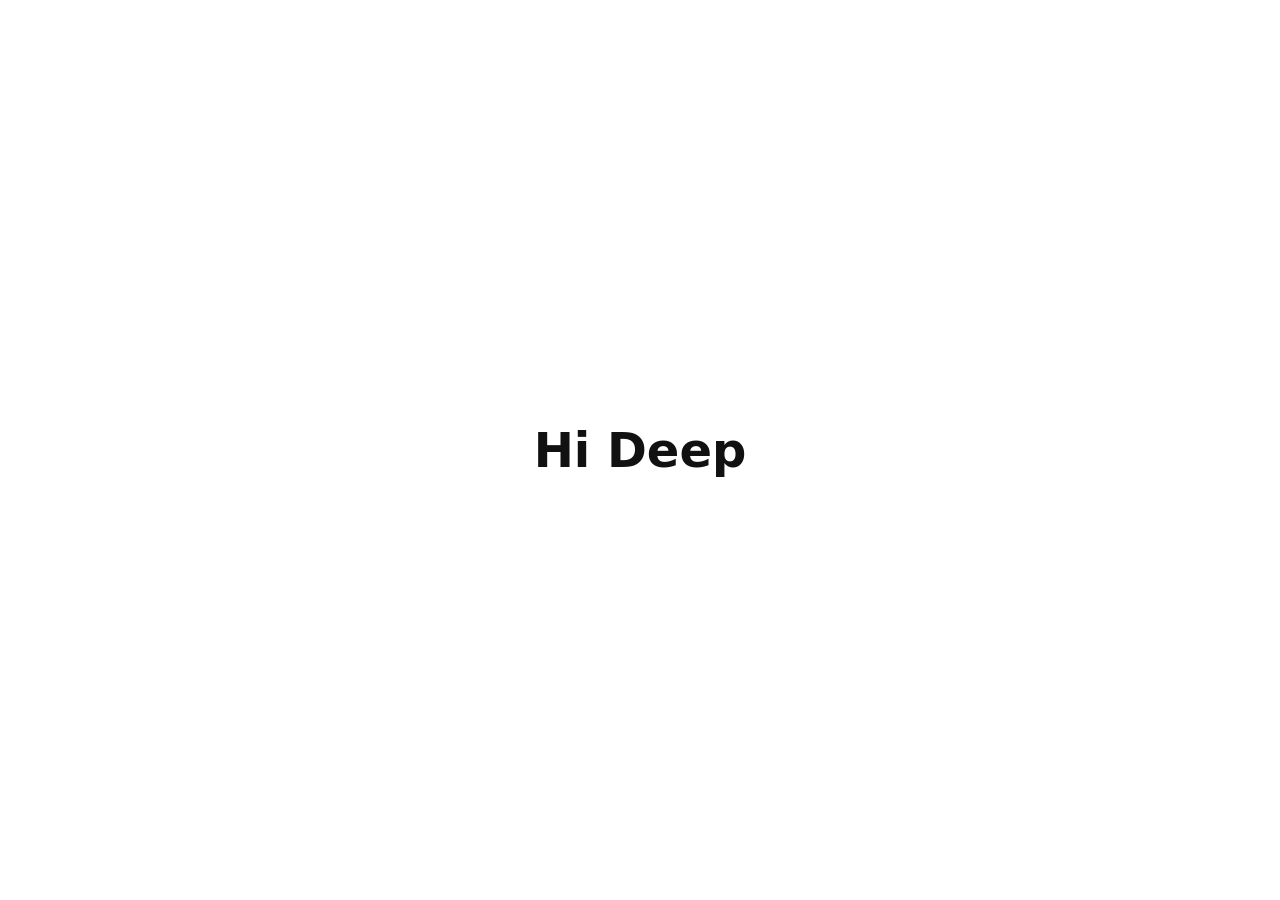
==== index.html @ 2a033e8b "Add Hi Deep test page and cPanel deploy config Temporary page to confirm GitHub to GreenGeeks deploy" ====
<!doctype html>
<html lang="en">
<head>
  <meta charset="utf-8">
  <meta name="viewport" content="width=device-width, initial-scale=1">
  <title>Sarathi</title>
  <style>
    body { margin: 0; min-height: 100vh; display: grid; place-items: center;
           font-family: system-ui, sans-serif; background: #fff; color: #111; }
    h1 { font-size: 3rem; }
  </style>
</head>
<body>
  <h1>Hi Deep</h1>
</body>
</html>
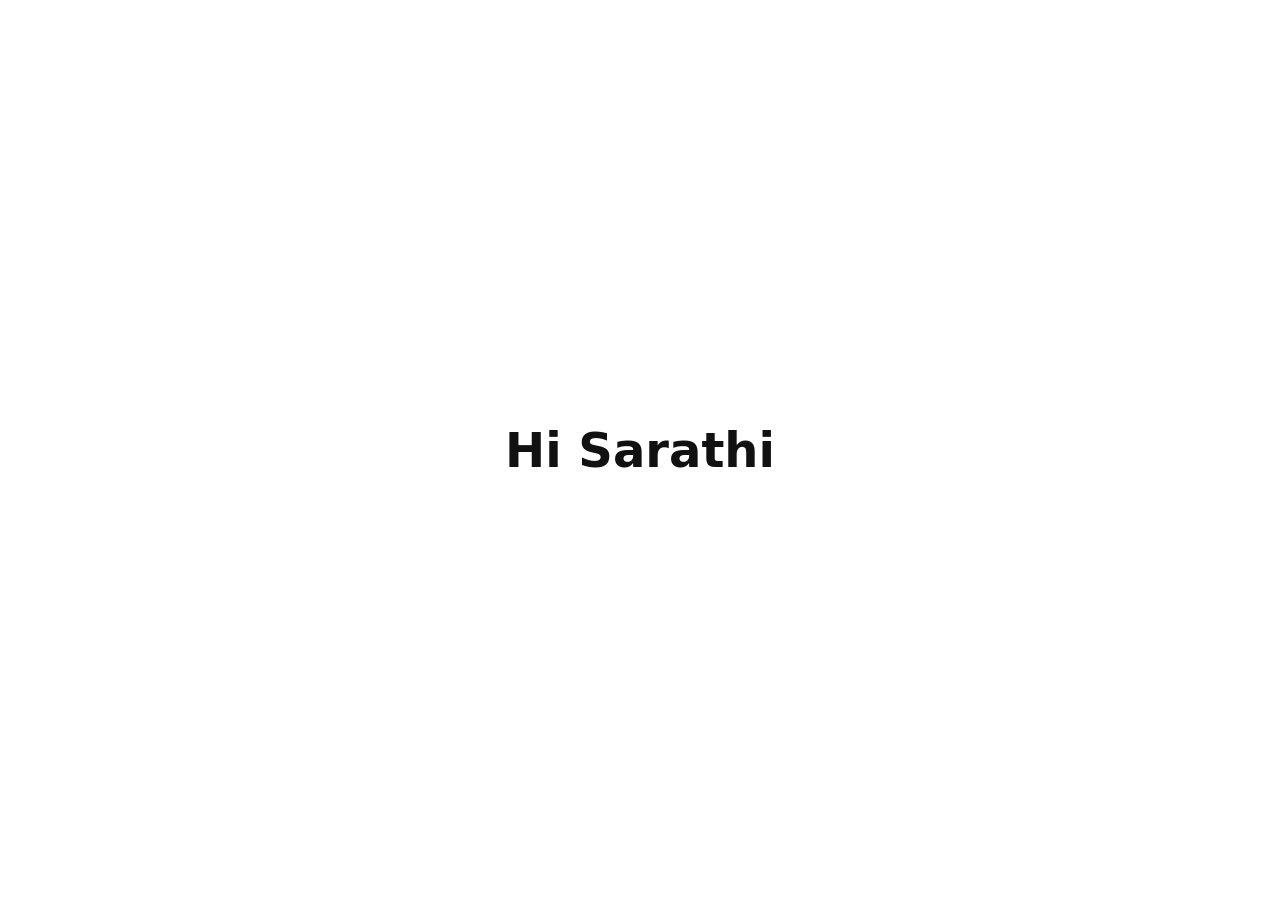
==== commit bf16b215: "Change test message to Hi Sarathi Co-Authored-By: Claude Opus 5.5 <noreply@anthropic.com> Claude-Ses" ====
--- a/index.html
+++ b/index.html
@@ -11,6 +11,6 @@
   </style>
 </head>
 <body>
-  <h1>Hi Deep</h1>
+  <h1>Hi Sarathi</h1>
 </body>
 </html>
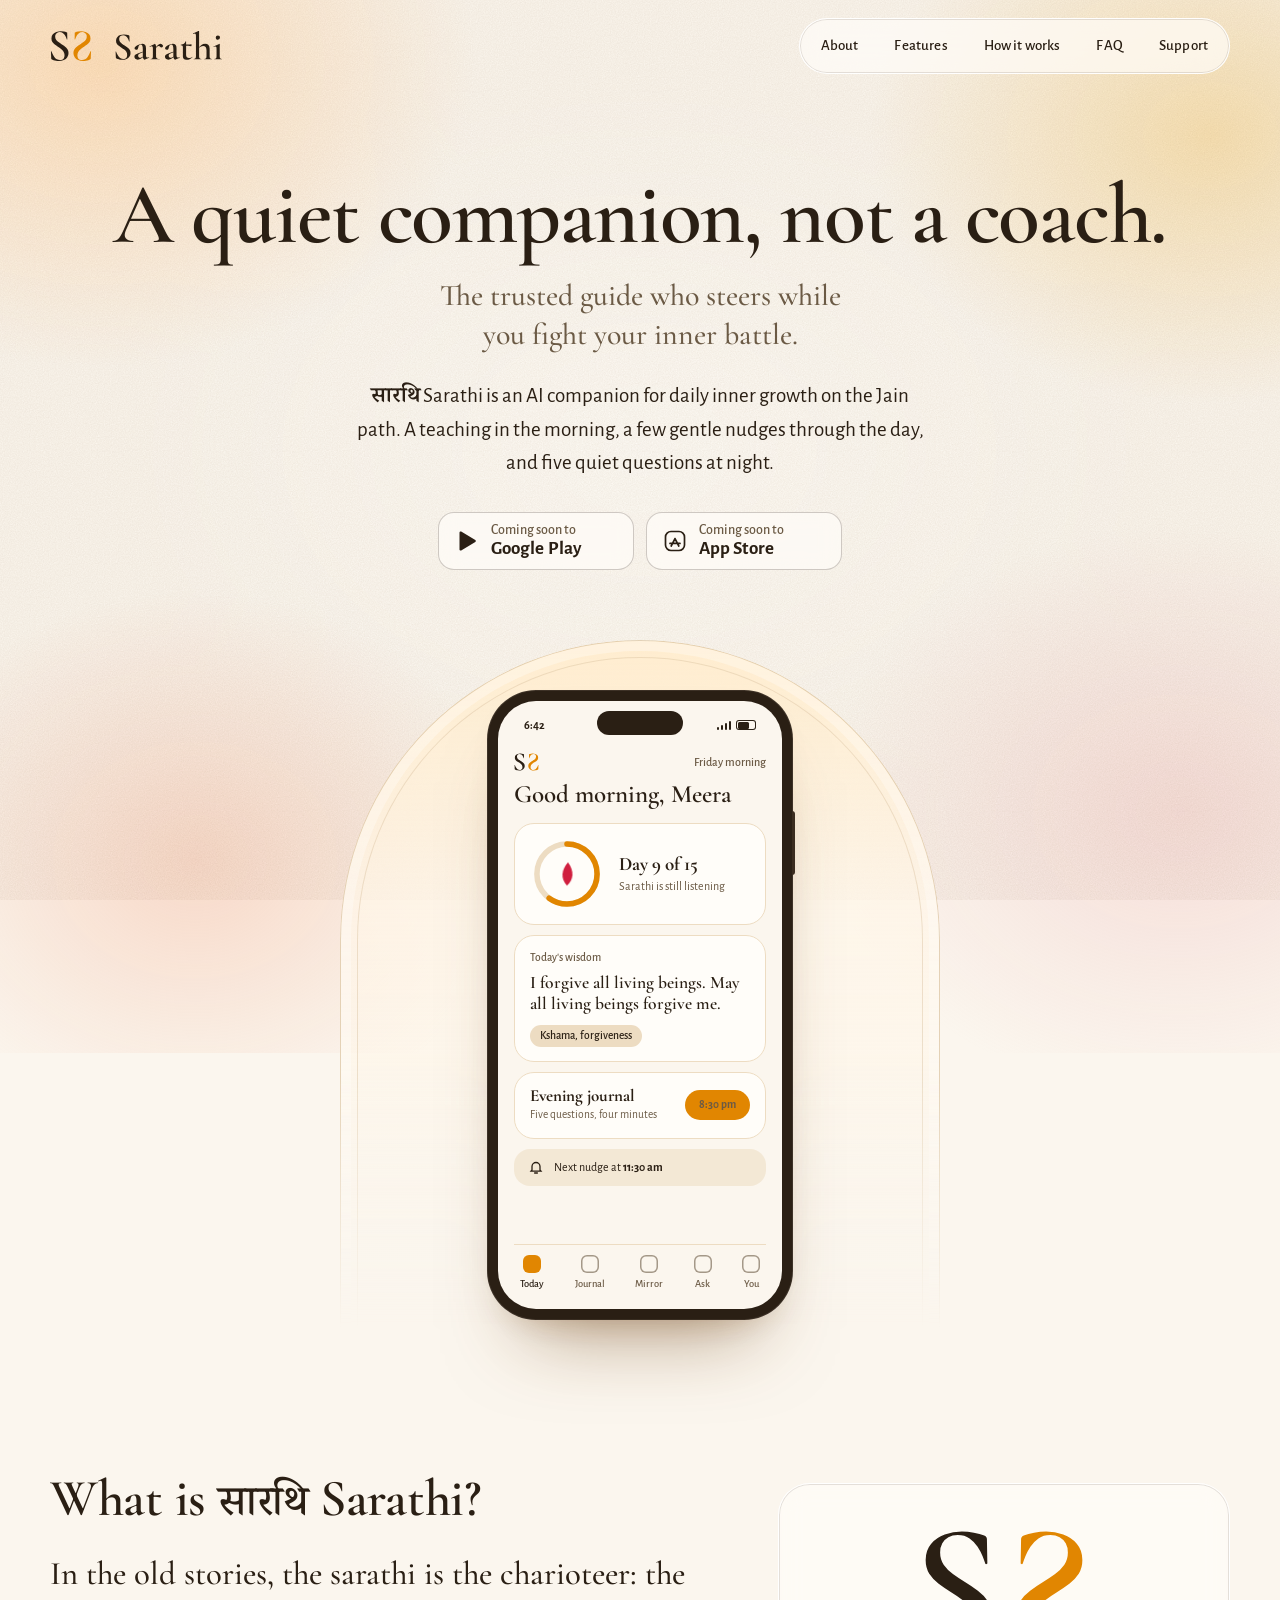
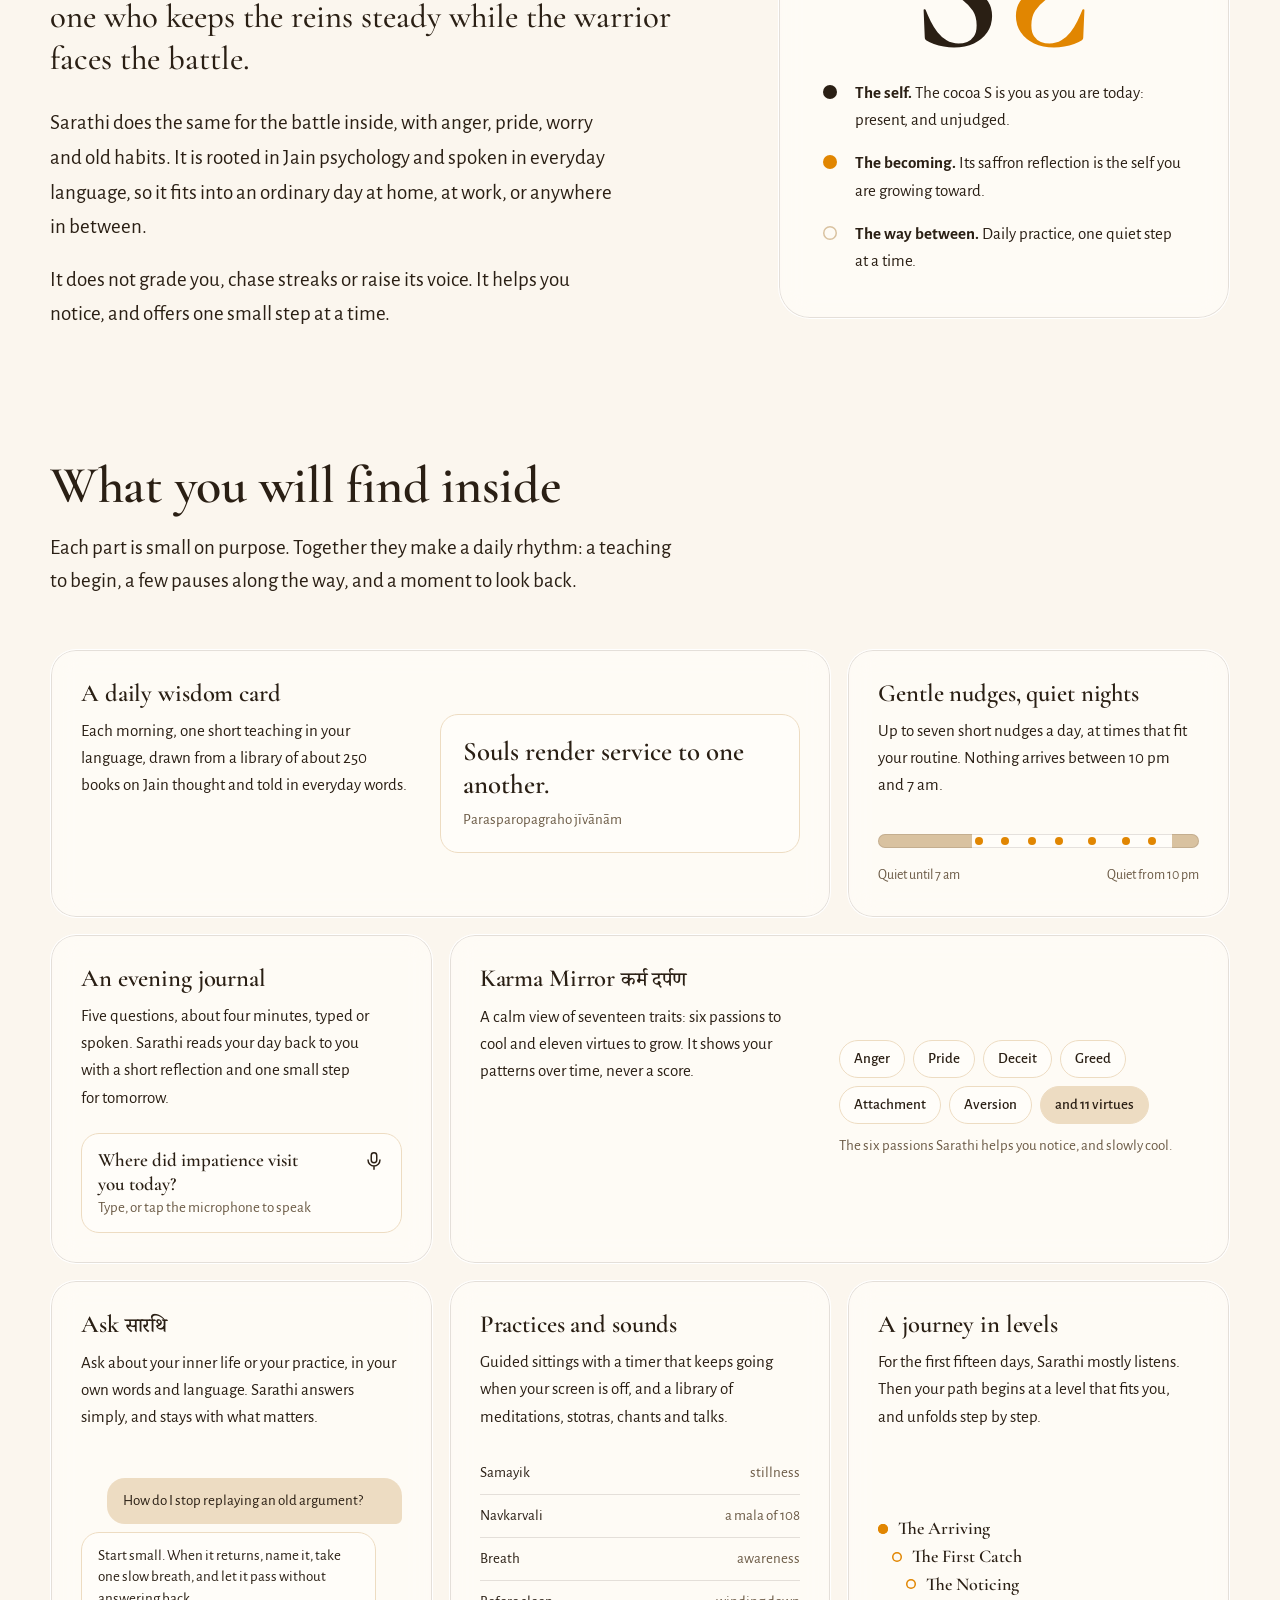
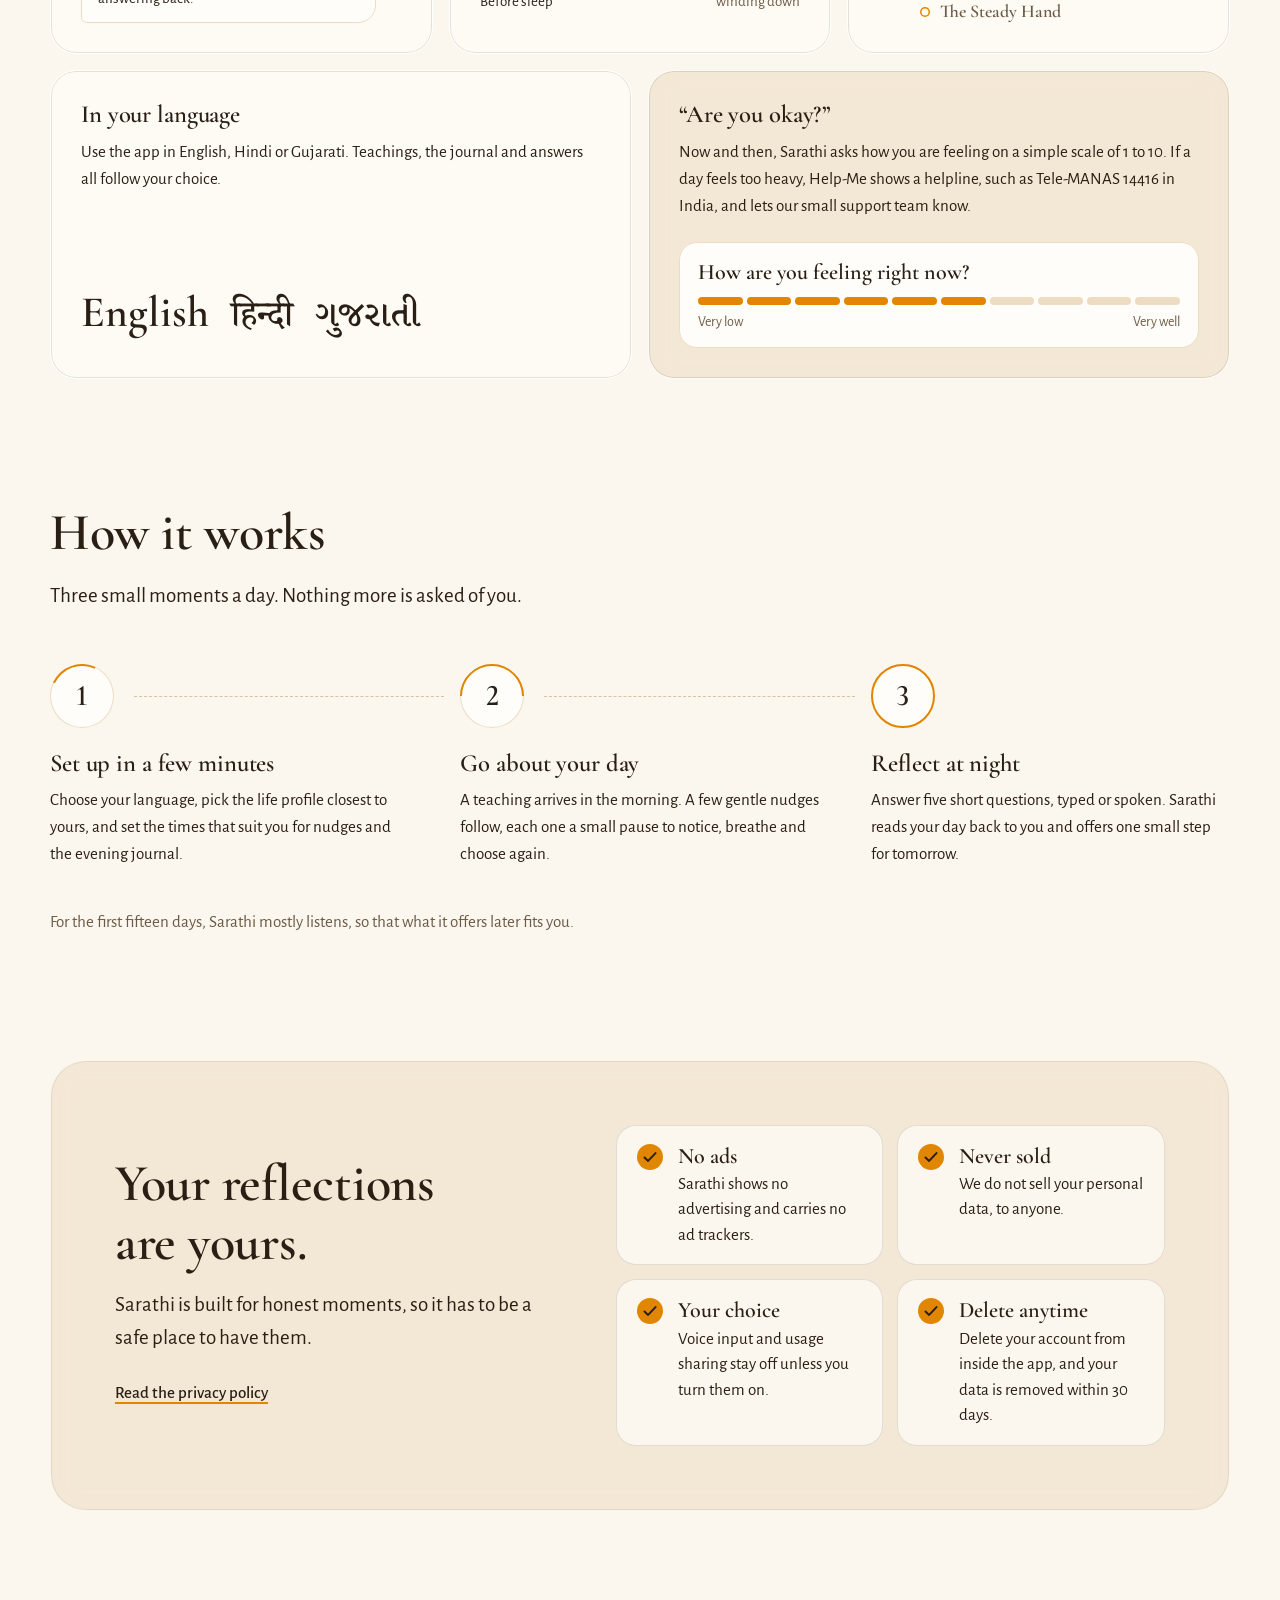
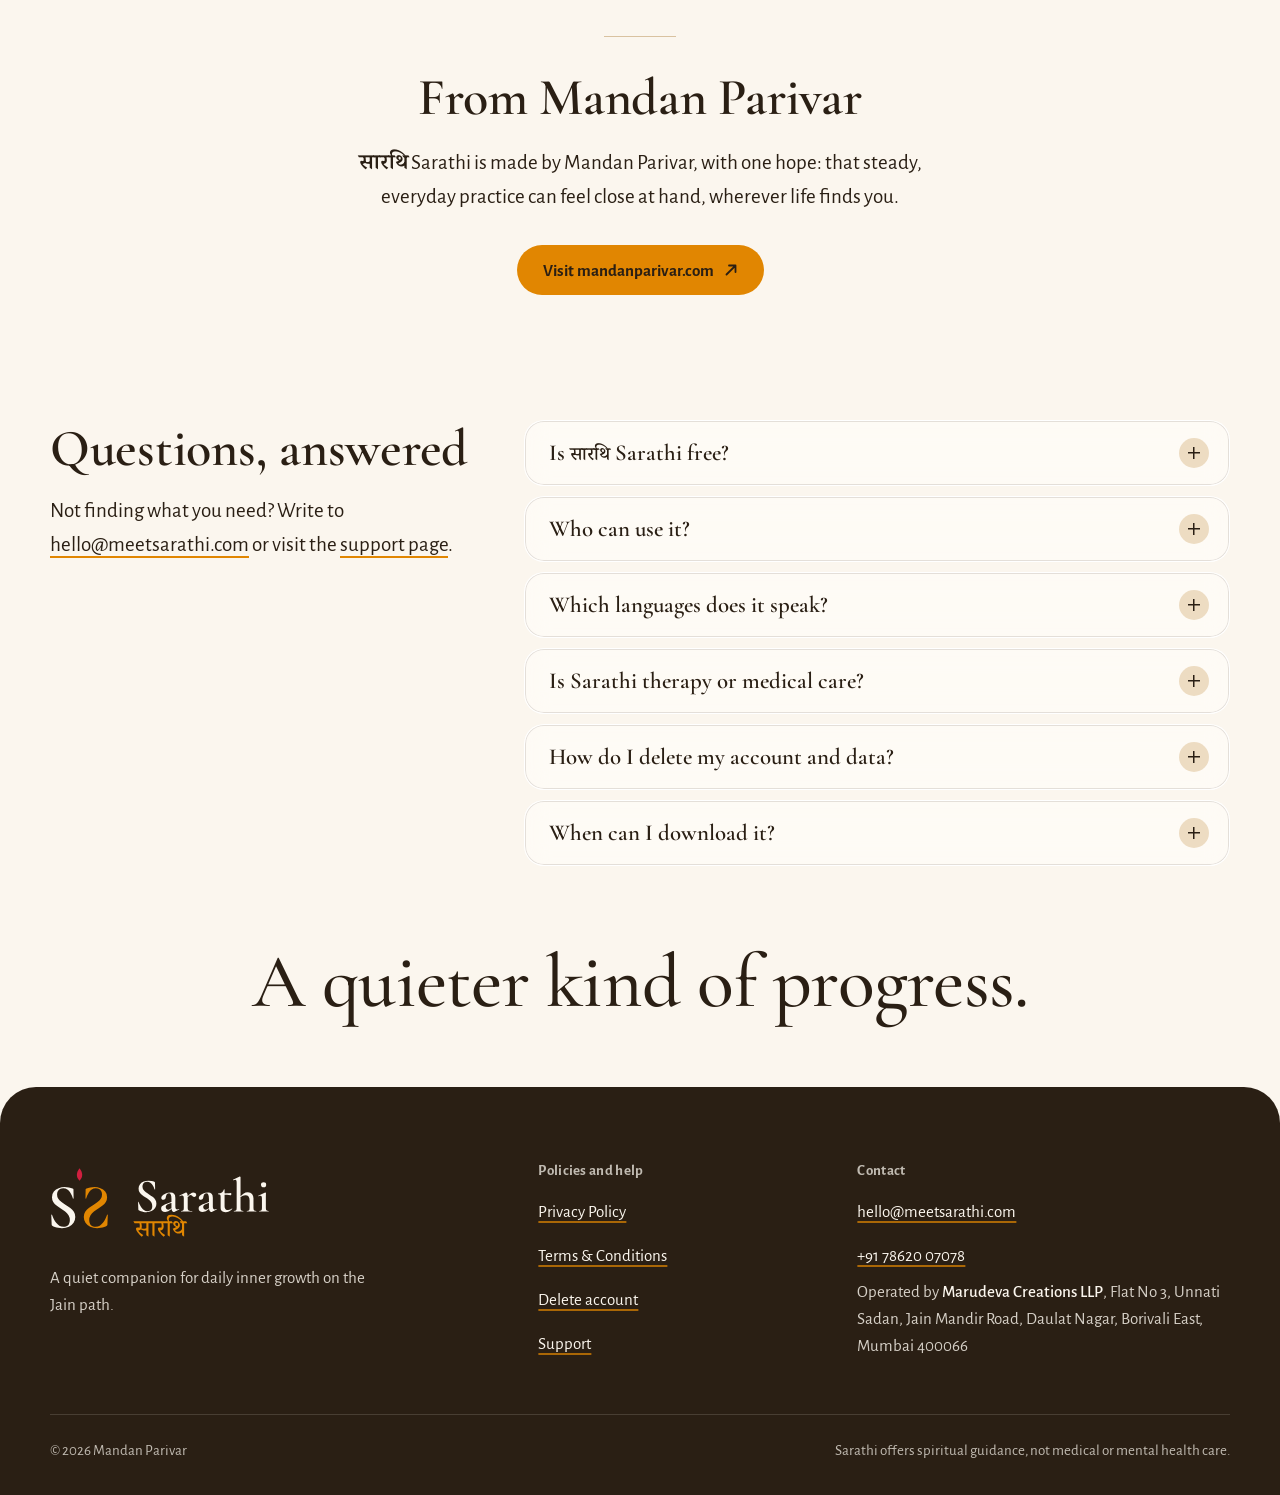
==== commit 7aa8a214: "WIP: Sarathi landing page, shared styles and legal page shells Work in progress; not deployed (deplo" ====
--- a/index.html
+++ b/index.html
@@ -1,16 +1,426 @@
 <!doctype html>
-<html lang="en">
+<html lang="en" class="no-js">
 <head>
-  <meta charset="utf-8">
-  <meta name="viewport" content="width=device-width, initial-scale=1">
-  <title>Sarathi</title>
-  <style>
-    body { margin: 0; min-height: 100vh; display: grid; place-items: center;
-           font-family: system-ui, sans-serif; background: #fff; color: #111; }
-    h1 { font-size: 3rem; }
-  </style>
+<meta charset="utf-8">
+<meta name="viewport" content="width=device-width, initial-scale=1">
+<title>सारथि Sarathi | A quiet companion for daily inner growth</title>
+<meta name="description" content="An AI companion for daily inner growth on the Jain path: a morning teaching, gentle nudges and a short evening journal. In English, Hindi and Gujarati.">
+<link rel="canonical" href="https://meetsarathi.com/">
+<meta name="theme-color" content="#E18601">
+<meta name="color-scheme" content="light">
+<link rel="icon" href="/assets/img/favicon.svg" type="image/svg+xml">
+<link rel="icon" href="/assets/img/icon-512.png" type="image/png" sizes="512x512">
+<link rel="apple-touch-icon" href="/assets/img/apple-touch-icon.png">
+<meta property="og:type" content="website">
+<meta property="og:site_name" content="Sarathi">
+<meta property="og:locale" content="en_IN">
+<meta property="og:title" content="सारथि Sarathi: a quiet companion, not a coach">
+<meta property="og:description" content="An AI companion for daily inner growth on the Jain path: a morning teaching, gentle nudges and a short evening journal. In English, Hindi and Gujarati.">
+<meta property="og:url" content="https://meetsarathi.com/">
+<meta property="og:image" content="https://meetsarathi.com/assets/img/og-image.png">
+<meta property="og:image:width" content="1200">
+<meta property="og:image:height" content="630">
+<meta property="og:image:alt" content="The Sarathi mark with the words सारथि Sarathi and the line A quiet companion, not a coach.">
+<meta name="twitter:card" content="summary_large_image">
+<meta name="twitter:title" content="सारथि Sarathi: a quiet companion, not a coach">
+<meta name="twitter:description" content="An AI companion for daily inner growth on the Jain path: a morning teaching, gentle nudges and a short evening journal. In English, Hindi and Gujarati.">
+<meta name="twitter:image" content="https://meetsarathi.com/assets/img/og-image.png">
+<meta name="twitter:image:alt" content="The Sarathi mark with the words सारथि Sarathi and the line A quiet companion, not a coach.">
+<link rel="preconnect" href="https://fonts.googleapis.com">
+<link rel="preconnect" href="https://fonts.gstatic.com" crossorigin>
+<link rel="stylesheet" href="https://fonts.googleapis.com/css2?family=Alegreya+Sans:wght@400;500;700&amp;family=Cormorant+Garamond:wght@500;600&amp;family=Noto+Serif+Devanagari:wght@500;600&amp;display=swap">
+<link rel="stylesheet" href="https://fonts.googleapis.com/css2?family=Noto+Serif+Gujarati:wght@500&amp;display=swap&amp;text=%E0%AA%97%E0%AB%81%E0%AA%9C%E0%AA%B0%E0%AA%BE%E0%AA%A4%E0%AB%80">
+<link rel="stylesheet" href="/assets/css/site.css">
+<script>document.documentElement.className = 'js';</script>
+<script src="/assets/js/site.js" defer></script>
 </head>
 <body>
-  <h1>Hi Sarathi</h1>
+<a class="skip-link" href="#main">Skip to content</a>
+<header class="site-header">
+  <div class="wrap header-inner">
+    <a class="brand" href="/"><img src="/assets/img/logo-header.svg" alt="Sarathi, home" width="174" height="32"></a>
+    <button class="menu-btn" type="button" aria-expanded="false" aria-controls="site-nav"><span class="bars" aria-hidden="true"></span>Menu</button>
+    <nav id="site-nav" class="site-nav" aria-label="Main">
+      <ul>
+        <li><a href="/#about">About</a></li>
+        <li><a href="/#features">Features</a></li>
+        <li><a href="/#how-it-works">How it works</a></li>
+        <li><a href="/#faq">FAQ</a></li>
+        <li><a href="/support/">Support</a></li>
+      </ul>
+    </nav>
+  </div>
+</header>
+<main id="main">
+
+  <section class="hero" aria-labelledby="hero-title">
+    <div class="wrap">
+      <h1 id="hero-title" class="hero-title">A quiet companion, not a coach.</h1>
+      <p class="hero-line">The trusted guide who steers while you fight your inner battle.</p>
+      <p class="hero-pitch"><span class="deva" lang="hi">सारथि</span> Sarathi is an AI companion for daily inner growth on the Jain path. A teaching in the morning, a few gentle nudges through the day, and five quiet questions at night.</p>
+
+      <ul class="stores" aria-label="Where to get the app">
+        <li class="store">
+          <svg viewBox="0 0 24 24" aria-hidden="true"><path fill="currentColor" d="M6.2 2.6c-.8-.5-1.7.1-1.7 1v16.8c0 .9 1 1.5 1.7 1l14.1-8.4c.7-.4.7-1.5 0-1.9z"/></svg>
+          <span class="store-text"><span class="store-soon">Coming soon to</span><span class="store-name">Google Play</span></span>
+        </li>
+        <li class="store">
+          <svg viewBox="0 0 24 24" aria-hidden="true" fill="none" stroke="currentColor" stroke-width="1.7" stroke-linecap="round"><rect x="2.5" y="2.5" width="19" height="19" rx="5.5"/><path d="M8.2 17 12 9.6M15.8 17 12 9.6M7 14.4h10"/></svg>
+          <span class="store-text"><span class="store-soon">Coming soon to</span><span class="store-name">App Store</span></span>
+        </li>
+      </ul>
+
+      <div class="hero-stage">
+        <div class="arch" aria-hidden="true"></div>
+        <figure class="phone" role="img" aria-label="Illustration of the Sarathi app's Today screen: a morning greeting, a ring showing day 9 of the first 15 days with a small flame at its centre, today's wisdom about forgiveness, and the evening journal waiting for 8:30 pm.">
+          <div class="ps" aria-hidden="true">
+            <div class="ps-island"></div>
+            <div class="ps-status">
+              <span>6:42</span>
+              <span class="ps-icons"><i class="sig"><b style="height:3px"></b><b style="height:5px"></b><b style="height:7px"></b><b style="height:9px"></b></i><i class="bat"></i></span>
+            </div>
+            <div class="ps-head">
+              <img src="/assets/img/logo-mark-flameless.svg" alt="" width="25" height="18">
+              <span class="ps-date">Friday morning</span>
+            </div>
+            <p class="ps-greet">Good morning, Meera</p>
+            <div class="ps-ringrow">
+              <svg class="ps-ring" viewBox="0 0 96 96">
+                <circle cx="48" cy="48" r="38" fill="none" stroke="#EDDCC2" stroke-width="7"/>
+                <circle cx="48" cy="48" r="38" fill="none" stroke="#E18601" stroke-width="7" stroke-linecap="round" stroke-dasharray="143.3 238.8" transform="rotate(-90 48 48)"/>
+                <g class="flame-kindle"><g transform="translate(33.3 31.2) scale(2.1)"><path class="flame" fill="#D01F3F" d="M7 1 C11 6 11 11 7 15 C3 11 3 6 7 1 Z"/></g></g>
+              </svg>
+              <div class="ps-ringtext">
+                <strong>Day 9 of 15</strong>
+                <span>Sarathi is still listening</span>
+              </div>
+            </div>
+            <div class="ps-card">
+              <p class="ps-label">Today's wisdom</p>
+              <p class="ps-quote">I forgive all living beings. May all living beings forgive me.</p>
+              <span class="ps-tag">Kshama, forgiveness</span>
+            </div>
+            <div class="ps-card ps-journal">
+              <div>
+                <strong>Evening journal</strong>
+                <span>Five questions, four minutes</span>
+              </div>
+              <span class="ps-btn">8:30 pm</span>
+            </div>
+            <div class="ps-next">
+              <svg viewBox="0 0 16 16" fill="none" stroke="#2A1F14" stroke-width="1.3" stroke-linecap="round"><path d="M4 11V7.5a4 4 0 0 1 8 0V11l1 1.2H3z"/><path d="M6.6 14h2.8"/></svg>
+              <span>Next nudge at <strong>11:30 am</strong></span>
+            </div>
+            <div class="ps-tabs">
+              <span class="on">Today</span><span>Journal</span><span>Mirror</span><span>Ask</span><span>You</span>
+            </div>
+          </div>
+        </figure>
+      </div>
+    </div>
+  </section>
+
+  <section id="about" class="section" aria-labelledby="about-title">
+    <div class="wrap about-grid">
+      <div class="about-copy">
+        <h2 id="about-title">What is <span class="deva" lang="hi">सारथि</span> Sarathi?</h2>
+        <p class="lead">In the old stories, the sarathi is the charioteer: the one who keeps the reins steady while the warrior faces the battle.</p>
+        <p>Sarathi does the same for the battle inside, with anger, pride, worry and old habits. It is rooted in Jain psychology and spoken in everyday language, so it fits into an ordinary day at home, at work, or anywhere in between.</p>
+        <p>It does not grade you, chase streaks or raise its voice. It helps you notice, and offers one small step at a time.</p>
+      </div>
+      <figure class="mark-card">
+        <img src="/assets/img/logo-mark-flameless.svg" alt="The Sarathi mark: two letters S facing each other, one cocoa and one saffron." width="168" height="123">
+        <figcaption>
+          <ul>
+            <li><span><strong>The self.</strong> The cocoa S is you as you are today: present, and unjudged.</span></li>
+            <li class="becoming"><span><strong>The becoming.</strong> Its saffron reflection is the self you are growing toward.</span></li>
+            <li class="between"><span><strong>The way between.</strong> Daily practice, one quiet step at a time.</span></li>
+          </ul>
+        </figcaption>
+      </figure>
+    </div>
+  </section>
+
+  <section id="features" class="section" aria-labelledby="features-title">
+    <div class="wrap">
+      <div class="section-head">
+        <h2 id="features-title">What you will find inside</h2>
+        <p>Each part is small on purpose. Together they make a daily rhythm: a teaching to begin, a few pauses along the way, and a moment to look back.</p>
+      </div>
+
+      <ul class="features-grid">
+        <li class="feature feature--wide split">
+          <div class="copy">
+            <h3>A daily wisdom card</h3>
+            <p>Each morning, one short teaching in your language, drawn from a library of about 250 books on Jain thought and told in everyday words.</p>
+          </div>
+          <div class="demo" aria-hidden="true">
+            <div class="demo-quote">
+              <q>Souls render service to one another.</q>
+              <small>Parasparopagraho jīvānām</small>
+            </div>
+          </div>
+        </li>
+
+        <li class="feature">
+          <h3>Gentle nudges, quiet nights</h3>
+          <p>Up to seven short nudges a day, at times that fit your routine. Nothing arrives between 10 pm and 7 am.</p>
+          <div class="demo" aria-hidden="true">
+            <div class="dayline">
+              <div class="dayline-track"></div>
+              <span class="dayline-dot" style="left:31.25%"></span>
+              <span class="dayline-dot" style="left:39.6%"></span>
+              <span class="dayline-dot" style="left:48%"></span>
+              <span class="dayline-dot" style="left:56.3%"></span>
+              <span class="dayline-dot" style="left:66.7%"></span>
+              <span class="dayline-dot" style="left:77.1%"></span>
+              <span class="dayline-dot" style="left:85.4%"></span>
+            </div>
+            <div class="dayline-legend"><span>Quiet until 7 am</span><span>Quiet from 10 pm</span></div>
+          </div>
+        </li>
+
+        <li class="feature">
+          <h3>An evening journal</h3>
+          <p>Five questions, about four minutes, typed or spoken. Sarathi reads your day back to you with a short reflection and one small step for tomorrow.</p>
+          <div class="demo" aria-hidden="true">
+            <div class="demo-question">
+              <p>Where did impatience visit you today?<small>Type, or tap the microphone to speak</small></p>
+              <svg viewBox="0 0 24 24" fill="none" stroke="#2A1F14" stroke-width="1.6" stroke-linecap="round"><rect x="9" y="3" width="6" height="11" rx="3"/><path d="M5.5 11a6.5 6.5 0 0 0 13 0M12 17.5V21"/></svg>
+            </div>
+          </div>
+        </li>
+
+        <li class="feature feature--wide split">
+          <div class="copy">
+            <h3>Karma Mirror <span class="deva" lang="hi">कर्म दर्पण</span></h3>
+            <p>A calm view of seventeen traits: six passions to cool and eleven virtues to grow. It shows your patterns over time, never a score.</p>
+          </div>
+          <div class="demo" aria-hidden="true">
+            <ul class="chips">
+              <li>Anger</li><li>Pride</li><li>Deceit</li><li>Greed</li><li>Attachment</li><li>Aversion</li><li class="more">and 11 virtues</li>
+            </ul>
+            <p class="chips-caption">The six passions Sarathi helps you notice, and slowly cool.</p>
+          </div>
+        </li>
+
+        <li class="feature">
+          <h3>Ask <span class="deva" lang="hi">सारथि</span></h3>
+          <p>Ask about your inner life or your practice, in your own words and language. Sarathi answers simply, and stays with what matters.</p>
+          <div class="demo" aria-hidden="true">
+            <p class="bubble">How do I stop replaying an old argument?</p>
+            <p class="bubble reply">Start small. When it returns, name it, take one slow breath, and let it pass without answering back.</p>
+          </div>
+        </li>
+
+        <li class="feature">
+          <h3>Practices and sounds</h3>
+          <p>Guided sittings with a timer that keeps going when your screen is off, and a library of meditations, stotras, chants and talks.</p>
+          <div class="demo" aria-hidden="true">
+            <ul class="practice-list">
+              <li>Samayik <span>stillness</span></li>
+              <li>Navkarvali <span>a mala of 108</span></li>
+              <li>Breath <span>awareness</span></li>
+              <li>Before sleep <span>winding down</span></li>
+            </ul>
+          </div>
+        </li>
+
+        <li class="feature">
+          <h3>A journey in levels</h3>
+          <p>For the first fifteen days, Sarathi mostly listens. Then your path begins at a level that fits you, and unfolds step by step.</p>
+          <div class="demo" aria-hidden="true">
+            <ol class="ladder">
+              <li>The Arriving</li><li>The First Catch</li><li>The Noticing</li><li>The Steady Hand</li>
+            </ol>
+          </div>
+        </li>
+
+        <li class="feature feature--half">
+          <h3>In your language</h3>
+          <p>Use the app in English, Hindi or Gujarati. Teachings, the journal and answers all follow your choice.</p>
+          <div class="demo">
+            <ul class="scripts" aria-label="Languages">
+              <li class="en">English</li>
+              <li class="deva" lang="hi">हिन्दी</li>
+              <li class="guj" lang="gu">ગુજરાતી</li>
+            </ul>
+          </div>
+        </li>
+
+        <li class="feature feature--half feature--soft">
+          <h3>“Are you okay?”</h3>
+          <p>Now and then, Sarathi asks how you are feeling on a simple scale of 1 to 10. If a day feels too heavy, Help-Me shows a helpline, such as Tele-MANAS 14416 in India, and lets our small support team know.</p>
+          <div class="demo" aria-hidden="true">
+            <div class="okay">
+              <p>How are you feeling right now?</p>
+              <div class="okay-scale"><span class="on"></span><span class="on"></span><span class="on"></span><span class="on"></span><span class="on"></span><span class="on"></span><span></span><span></span><span></span><span></span></div>
+              <div class="okay-ends"><span>Very low</span><span>Very well</span></div>
+            </div>
+          </div>
+        </li>
+      </ul>
+    </div>
+  </section>
+
+  <section id="how-it-works" class="section" aria-labelledby="how-title">
+    <div class="wrap">
+      <div class="section-head">
+        <h2 id="how-title">How it works</h2>
+        <p>Three small moments a day. Nothing more is asked of you.</p>
+      </div>
+      <ol class="steps">
+        <li class="step">
+          <span class="step-num" aria-hidden="true">1</span>
+          <div>
+            <h3>Set up in a few minutes</h3>
+            <p>Choose your language, pick the life profile closest to yours, and set the times that suit you for nudges and the evening journal.</p>
+          </div>
+        </li>
+        <li class="step">
+          <span class="step-num" aria-hidden="true">2</span>
+          <div>
+            <h3>Go about your day</h3>
+            <p>A teaching arrives in the morning. A few gentle nudges follow, each one a small pause to notice, breathe and choose again.</p>
+          </div>
+        </li>
+        <li class="step">
+          <span class="step-num" aria-hidden="true">3</span>
+          <div>
+            <h3>Reflect at night</h3>
+            <p>Answer five short questions, typed or spoken. Sarathi reads your day back to you and offers one small step for tomorrow.</p>
+          </div>
+        </li>
+      </ol>
+      <p class="steps-note">For the first fifteen days, Sarathi mostly listens, so that what it offers later fits you.</p>
+    </div>
+  </section>
+
+  <section id="privacy-promise" class="section" aria-labelledby="promise-title">
+    <div class="wrap">
+      <div class="promise">
+        <div class="promise-intro">
+          <h2 id="promise-title">Your reflections are yours.</h2>
+          <p>Sarathi is built for honest moments, so it has to be a safe place to have them.</p>
+          <a class="text-link" href="/privacy/">Read the privacy policy</a>
+        </div>
+        <ul class="promise-list">
+          <li>
+            <svg viewBox="0 0 28 28" aria-hidden="true"><circle cx="14" cy="14" r="13" fill="#E18601"/><path d="M8.5 14.5l3.6 3.4 7.4-7.8" fill="none" stroke="#2A1F14" stroke-width="2" stroke-linecap="round" stroke-linejoin="round"/></svg>
+            <div><strong>No ads</strong><span>Sarathi shows no advertising and carries no ad trackers.</span></div>
+          </li>
+          <li>
+            <svg viewBox="0 0 28 28" aria-hidden="true"><circle cx="14" cy="14" r="13" fill="#E18601"/><path d="M8.5 14.5l3.6 3.4 7.4-7.8" fill="none" stroke="#2A1F14" stroke-width="2" stroke-linecap="round" stroke-linejoin="round"/></svg>
+            <div><strong>Never sold</strong><span>We do not sell your personal data, to anyone.</span></div>
+          </li>
+          <li>
+            <svg viewBox="0 0 28 28" aria-hidden="true"><circle cx="14" cy="14" r="13" fill="#E18601"/><path d="M8.5 14.5l3.6 3.4 7.4-7.8" fill="none" stroke="#2A1F14" stroke-width="2" stroke-linecap="round" stroke-linejoin="round"/></svg>
+            <div><strong>Your choice</strong><span>Voice input and usage sharing stay off unless you turn them on.</span></div>
+          </li>
+          <li>
+            <svg viewBox="0 0 28 28" aria-hidden="true"><circle cx="14" cy="14" r="13" fill="#E18601"/><path d="M8.5 14.5l3.6 3.4 7.4-7.8" fill="none" stroke="#2A1F14" stroke-width="2" stroke-linecap="round" stroke-linejoin="round"/></svg>
+            <div><strong>Delete anytime</strong><span>Delete your account from inside the app, and your data is removed within 30 days.</span></div>
+          </li>
+        </ul>
+      </div>
+    </div>
+  </section>
+
+  <section id="mandan-parivar" class="section family" aria-labelledby="family-title">
+    <div class="wrap">
+      <div class="family-rule" aria-hidden="true"></div>
+      <h2 id="family-title">From Mandan Parivar</h2>
+      <p><span class="deva" lang="hi">सारथि</span> Sarathi is made by Mandan Parivar, with one hope: that steady, everyday practice can feel close at hand, wherever life finds you.</p>
+      <a class="pill-link" href="https://mandanparivar.com" target="_blank" rel="noopener">Visit mandanparivar.com<span class="visually-hidden"> (opens in a new tab)</span><svg viewBox="0 0 14 14" aria-hidden="true" fill="none" stroke="currentColor" stroke-width="1.8" stroke-linecap="round" stroke-linejoin="round"><path d="M5 2.5h6.5V9M11.2 2.8 2.5 11.5"/></svg></a>
+    </div>
+  </section>
+
+  <section id="faq" class="section" aria-labelledby="faq-title">
+    <div class="wrap faq-grid">
+      <div class="faq-intro">
+        <h2 id="faq-title">Questions, answered</h2>
+        <p>Not finding what you need? Write to <a href="mailto:hello@meetsarathi.com">hello@meetsarathi.com</a> or visit the <a href="/support/">support page</a>.</p>
+      </div>
+      <div class="faq-list">
+        <details class="faq-item">
+          <summary><span>Is <span class="deva" lang="hi">सारथि</span> Sarathi free?</span></summary>
+          <div class="faq-body">
+            <p>Yes, Sarathi is free to use right now. Paid plans may come later. If they do, the price, any free trial and how renewal works will be shown in the app or the store before you decide to pay.</p>
+          </div>
+        </details>
+        <details class="faq-item">
+          <summary><span>Who can use it?</span></summary>
+          <div class="faq-body">
+            <p>Adults aged 18 and over. Sarathi is rooted in Jain teaching but written in everyday language, so anyone who wants a steadier inner life is welcome.</p>
+          </div>
+        </details>
+        <details class="faq-item">
+          <summary><span>Which languages does it speak?</span></summary>
+          <div class="faq-body">
+            <p>English, Hindi (<span lang="hi">हिन्दी</span>) and Gujarati (<span lang="gu">ગુજરાતી</span>). You choose when you set up, and teachings, the journal and answers all follow your choice.</p>
+          </div>
+        </details>
+        <details class="faq-item">
+          <summary><span>Is Sarathi therapy or medical care?</span></summary>
+          <div class="faq-body">
+            <p>No. Sarathi offers spiritual and reflective guidance only. It is not medical, psychological or psychiatric care, and it cannot respond to emergencies.</p>
+            <p>If you are struggling, please talk to someone you trust or a qualified professional. In India, Tele-MANAS is free and open 24 hours a day: call <a href="tel:14416">14416</a>. In an emergency, call <a href="tel:112">112</a>.</p>
+          </div>
+        </details>
+        <details class="faq-item">
+          <summary><span>How do I delete my account and data?</span></summary>
+          <div class="faq-body">
+            <p>In the app, open Settings, then Privacy, and choose Delete account. Hold the button to confirm. Your account and data are removed within 30 days.</p>
+            <p>You can also write to <a href="mailto:hello@meetsarathi.com">hello@meetsarathi.com</a> with the phone number or email you signed in with. The full steps are on the <a href="/delete-account/">delete account page</a>.</p>
+          </div>
+        </details>
+        <details class="faq-item">
+          <summary><span>When can I download it?</span></summary>
+          <div class="faq-body">
+            <p>Sarathi is being tested now and will arrive on Google Play and the App Store soon. This page will link to both as soon as it does.</p>
+          </div>
+        </details>
+      </div>
+    </div>
+  </section>
+
+  <section class="closing" aria-label="Closing words">
+    <div class="wrap">
+      <p>A quieter kind of progress.</p>
+    </div>
+  </section>
+
+</main>
+<footer class="site-footer">
+  <div class="wrap">
+    <div class="footer-grid">
+      <div class="footer-brand">
+        <a class="brand" href="/"><img src="/assets/img/logo-horizontal-reversed.svg" alt="Sarathi सारथि, home" width="220" height="70"></a>
+        <p>A quiet companion for daily inner growth on the Jain path.</p>
+      </div>
+      <nav class="footer-col" aria-labelledby="footer-links">
+        <h2 id="footer-links">Policies and help</h2>
+        <ul>
+          <li><a href="/privacy/">Privacy Policy</a></li>
+          <li><a href="/terms/">Terms &amp; Conditions</a></li>
+          <li><a href="/delete-account/">Delete account</a></li>
+          <li><a href="/support/">Support</a></li>
+        </ul>
+      </nav>
+      <div class="footer-col">
+        <h2>Contact</h2>
+        <ul>
+          <li><a href="mailto:hello@meetsarathi.com">hello@meetsarathi.com</a></li>
+          <li><a href="tel:+917862007078">+91 78620 07078</a></li>
+        </ul>
+        <address>Operated by <strong>Marudeva Creations LLP</strong>, Flat No 3, Unnati Sadan, Jain Mandir Road, Daulat Nagar, Borivali East, Mumbai 400066</address>
+      </div>
+    </div>
+    <div class="footer-base">
+      <p>© 2026 Mandan Parivar</p>
+      <p>Sarathi offers spiritual guidance, not medical or mental health care.</p>
+    </div>
+  </div>
+</footer>
 </body>
 </html>
--- a/assets/css/site.css
+++ b/assets/css/site.css
@@ -0,0 +1,1279 @@
+/* =========================================================================
+   सारथि Sarathi · meetsarathi.com
+   One stylesheet. No build step.
+   Brand rules: Kanku only once per view (the flame). Cocoa is the text colour
+   on cream. Kesar is a fill and stroke colour here (it is below AA as text on
+   cream). No shadows or gradients on the mark. Motion is gentle (>= 400ms,
+   ease-in-out); only the flame moves continuously; reduced motion is honoured.
+   ========================================================================= */
+
+:root {
+  /* Brand palette */
+  --kesar: #E18601;
+  --cocoa: #2A1F14;
+  --kanku: #D01F3F;
+  --cream: #FBF6EE;
+  --sand: #EDDCC2;
+  --deep-sand: #D9C2A0;
+  --muted: #6B5A45;
+
+  /* Derived surfaces (tints of the palette) */
+  --card: #FFFDF9;
+  --card-glass: rgba(255, 253, 249, 0.72);
+  --card-edge: rgba(255, 255, 255, 0.85);
+  --line: rgba(42, 31, 20, 0.12);
+  --line-strong: rgba(42, 31, 20, 0.22);
+  --sand-glass: rgba(237, 220, 194, 0.55);
+
+  /* Morning wash (page background only, never on the mark) */
+  --wash-peach: rgba(255, 216, 170, 0.74);
+  --wash-gold: rgba(244, 204, 120, 0.50);
+  --wash-coral: rgba(242, 166, 134, 0.36);
+  --wash-rose: rgba(236, 174, 174, 0.34);
+
+  /* Type */
+  --serif: "Cormorant Garamond", "Cormorant", Garamond, Georgia, serif;
+  --sans: "Alegreya Sans", "Segoe UI", system-ui, -apple-system, sans-serif;
+  --deva: "Noto Serif Devanagari", "Noto Serif", serif;
+  --guj: "Noto Serif Gujarati", "Noto Serif", serif;
+
+  --fs-xs: 0.875rem;     /* 14 */
+  --fs-sm: 0.9375rem;    /* 15 */
+  --fs-body: 1.0625rem;  /* 17 */
+  --fs-lead: clamp(1.125rem, 1.05rem + 0.35vw, 1.3125rem);
+  --fs-h3: clamp(1.375rem, 1.3rem + 0.3vw, 1.5625rem);
+  --fs-h2: clamp(2.125rem, 1.55rem + 2.2vw, 3.25rem);
+  --fs-h1: clamp(2.75rem, 1.35rem + 5.2vw, 5.375rem);
+
+  /* Space and shape */
+  --gutter: clamp(16px, 4.5vw, 48px);
+  --max: 1180px;
+  --section: clamp(4.5rem, 3rem + 6vw, 8.5rem);
+  --r-card: 26px;
+  --r-sm: 14px;
+  --r-pill: 999px;
+
+  /* Motion */
+  --ease: cubic-bezier(0.45, 0.05, 0.55, 0.95);
+  --dur: 480ms;
+}
+
+/* ---------- Base ---------------------------------------------------------- */
+
+*, *::before, *::after { box-sizing: border-box; }
+
+html {
+  -webkit-text-size-adjust: 100%;
+  text-size-adjust: 100%;
+  scroll-behavior: smooth;
+  background: var(--cream);
+  overflow-x: clip;
+}
+
+body {
+  margin: 0;
+  min-height: 100vh;
+  background: transparent;
+  color: var(--cocoa);
+  font-family: var(--sans);
+  font-size: var(--fs-body);
+  line-height: 1.6;
+  font-kerning: normal;
+  text-rendering: optimizeLegibility;
+  -webkit-font-smoothing: antialiased;
+  overflow-x: clip;
+}
+
+/* Slow morning wash + film grain, behind everything */
+body::before,
+body::after {
+  content: "";
+  position: fixed;
+  pointer-events: none;
+  z-index: -1;
+}
+body::before {
+  inset: -12vmax;
+  background:
+    radial-gradient(42vmax 34vmax at 16% 18%, var(--wash-peach), transparent 70%),
+    radial-gradient(38vmax 30vmax at 86% 24%, var(--wash-gold), transparent 70%),
+    radial-gradient(36vmax 30vmax at 22% 84%, var(--wash-coral), transparent 70%),
+    radial-gradient(40vmax 32vmax at 84% 80%, var(--wash-rose), transparent 70%),
+    radial-gradient(56vmax 40vmax at 50% 50%, rgba(255, 253, 249, 0.6), transparent 75%);
+  animation: wash-drift 70s var(--ease) infinite alternate;
+  will-change: transform;
+}
+body::after {
+  inset: 0;
+  opacity: 0.32;
+  mix-blend-mode: multiply;
+  background-image: url("data:image/svg+xml,%3Csvg xmlns='http://www.w3.org/2000/svg' width='180' height='180'%3E%3Cfilter id='n'%3E%3CfeTurbulence type='fractalNoise' baseFrequency='.85' numOctaves='3' stitchTiles='stitch'/%3E%3CfeColorMatrix values='0 0 0 0 .42 0 0 0 0 .32 0 0 0 0 .22 0 0 0 .5 0'/%3E%3C/filter%3E%3Crect width='100%25' height='100%25' filter='url(%23n)'/%3E%3C/svg%3E");
+}
+@keyframes wash-drift {
+  0%   { transform: translate3d(0, 0, 0) scale(1); }
+  50%  { transform: translate3d(3vmax, -2vmax, 0) scale(1.04); }
+  100% { transform: translate3d(-2vmax, 2vmax, 0) scale(1.02); }
+}
+
+img, svg { display: block; max-width: 100%; height: auto; }
+svg { overflow: visible; }
+
+h1, h2, h3, h4 {
+  font-family: var(--serif);
+  font-weight: 600;
+  line-height: 1.12;
+  letter-spacing: -0.005em;
+  margin: 0;
+  text-wrap: balance;
+  font-variant-numeric: lining-nums;
+}
+p { margin: 0; text-wrap: pretty; }
+ul, ol { margin: 0; padding: 0; }
+
+a {
+  color: inherit;
+  text-decoration-line: underline;
+  text-decoration-color: var(--kesar);
+  text-decoration-thickness: 2px;
+  text-underline-offset: 0.22em;
+  transition: text-decoration-color var(--dur) var(--ease), color var(--dur) var(--ease);
+}
+a:hover { text-decoration-color: var(--cocoa); }
+
+:focus-visible {
+  outline: 3px solid var(--cocoa);
+  outline-offset: 3px;
+  border-radius: 6px;
+}
+
+::selection { background: var(--sand); color: var(--cocoa); }
+
+/* Devanagari and Gujarati: Noto Serif, never italic */
+.deva, :lang(hi) { font-family: var(--deva); font-style: normal; }
+.guj, :lang(gu) { font-family: var(--guj); font-style: normal; }
+.deva { font-weight: 600; font-size: 1.04em; }
+span.deva, span:lang(hi), span:lang(gu) { line-height: 1; }
+h1 .deva, h2 .deva, h3 .deva, summary .deva { font-size: 0.82em; font-weight: 500; }
+
+.visually-hidden {
+  position: absolute !important;
+  width: 1px; height: 1px;
+  margin: -1px; padding: 0;
+  overflow: hidden;
+  clip: rect(0 0 0 0);
+  white-space: nowrap;
+  border: 0;
+}
+
+.skip-link {
+  position: absolute;
+  left: 16px;
+  top: -120px;
+  z-index: 100;
+  padding: 12px 18px;
+  min-height: 44px;
+  background: var(--cocoa);
+  color: var(--cream);
+  font-weight: 500;
+  border-radius: var(--r-sm);
+  text-decoration: none;
+}
+.skip-link:focus { top: 12px; outline-color: var(--kesar); }
+
+.wrap {
+  width: min(100% - 2 * var(--gutter), var(--max));
+  margin-inline: auto;
+}
+
+/* ---------- Header and navigation ---------------------------------------- */
+
+.site-header {
+  position: relative;
+  z-index: 20;
+  padding-block: 18px;
+}
+.header-inner {
+  display: flex;
+  align-items: center;
+  justify-content: space-between;
+  gap: 16px;
+}
+.brand {
+  display: inline-flex;
+  align-items: center;
+  min-height: 44px;
+  padding-block: 4px;
+  text-decoration: none;
+  border-radius: 8px;
+}
+.brand img { height: 32px; width: auto; }
+
+.site-nav ul {
+  list-style: none;
+  display: flex;
+  flex-wrap: wrap;
+  gap: 4px;
+}
+.site-nav a {
+  display: inline-flex;
+  align-items: center;
+  min-height: 44px;
+  padding: 0 16px;
+  border-radius: var(--r-pill);
+  font-weight: 500;
+  font-size: var(--fs-sm);
+  letter-spacing: 0.01em;
+  text-decoration: none;
+  transition: background-color var(--dur) var(--ease);
+}
+.site-nav a:hover { background: rgba(255, 253, 249, 0.85); }
+.site-nav a[aria-current="page"] { background: var(--card); box-shadow: inset 0 0 0 1px var(--line); }
+
+.menu-btn {
+  display: none;
+  align-items: center;
+  gap: 10px;
+  min-height: 44px;
+  min-width: 44px;
+  padding: 0 16px;
+  border: 1px solid var(--line-strong);
+  border-radius: var(--r-pill);
+  background: var(--card-glass);
+  color: var(--cocoa);
+  font: 500 var(--fs-sm)/1 var(--sans);
+  cursor: pointer;
+  -webkit-backdrop-filter: blur(12px);
+  backdrop-filter: blur(12px);
+}
+.menu-btn .bars { position: relative; width: 16px; height: 10px; }
+.menu-btn .bars::before,
+.menu-btn .bars::after {
+  content: "";
+  position: absolute;
+  left: 0; right: 0;
+  height: 1.5px;
+  background: currentColor;
+  border-radius: 2px;
+  transition: transform var(--dur) var(--ease), top var(--dur) var(--ease);
+}
+.menu-btn .bars::before { top: 1px; }
+.menu-btn .bars::after { top: 7.5px; }
+.menu-open .menu-btn .bars::before { top: 4.25px; transform: rotate(45deg); }
+.menu-open .menu-btn .bars::after { top: 4.25px; transform: rotate(-45deg); }
+
+@media (min-width: 900px) {
+  .site-nav ul {
+    padding: 5px;
+    background: var(--card-glass);
+    border: 1px solid var(--card-edge);
+    box-shadow: inset 0 0 0 1px var(--line);
+    border-radius: var(--r-pill);
+    -webkit-backdrop-filter: blur(14px);
+    backdrop-filter: blur(14px);
+  }
+}
+
+@media (max-width: 899.98px) {
+  .js .menu-btn { display: inline-flex; }
+  .js .site-nav {
+    position: absolute;
+    top: calc(100% - 4px);
+    left: var(--gutter);
+    right: var(--gutter);
+    padding: 8px;
+    background: rgba(255, 253, 249, 0.96);
+    border: 1px solid var(--line);
+    border-radius: 22px;
+    box-shadow: 0 24px 48px -28px rgba(80, 50, 20, 0.45);
+    opacity: 0;
+    visibility: hidden;
+    transform: translateY(-6px);
+    transition: opacity var(--dur) var(--ease), transform var(--dur) var(--ease), visibility 0s linear var(--dur);
+  }
+  .js.menu-open .site-nav {
+    opacity: 1;
+    visibility: visible;
+    transform: none;
+    transition: opacity var(--dur) var(--ease), transform var(--dur) var(--ease), visibility 0s;
+  }
+  .js .site-nav ul { flex-direction: column; gap: 2px; }
+  .js .site-nav a {
+    display: flex;
+    min-height: 52px;
+    padding: 0 18px;
+    border-radius: 14px;
+    font-size: var(--fs-body);
+  }
+  .no-js .header-inner { flex-wrap: wrap; }
+}
+
+/* ---------- Shared section rhythm --------------------------------------- */
+
+.section { padding-top: var(--section); }
+.section-head { max-width: 40rem; }
+.section-head h2 { font-size: var(--fs-h2); }
+.section-head p { margin-top: 1.1rem; font-size: var(--fs-lead); line-height: 1.55; color: var(--cocoa); }
+.section-head.center { margin-inline: auto; text-align: center; }
+
+.text-link {
+  display: inline-flex;
+  align-items: center;
+  min-height: 44px;
+  font-weight: 500;
+}
+
+.pill-link {
+  display: inline-flex;
+  align-items: center;
+  justify-content: center;
+  gap: 10px;
+  min-height: 50px;
+  padding: 0 26px;
+  border-radius: var(--r-pill);
+  background: var(--kesar);
+  color: var(--cocoa);
+  font-weight: 700;
+  font-size: var(--fs-body);
+  text-decoration: none;
+  transition: background-color var(--dur) var(--ease);
+}
+.pill-link:hover { background: #EC9A24; }
+.pill-link svg { width: 14px; height: 14px; }
+
+/* ---------- Hero ---------------------------------------------------------- */
+
+.hero {
+  padding-top: clamp(2.5rem, 1rem + 5vw, 5.5rem);
+  padding-bottom: clamp(1rem, 2vw, 2rem);
+  text-align: center;
+}
+.hero-title {
+  font-size: var(--fs-h1);
+  line-height: 1.02;
+  letter-spacing: -0.015em;
+  max-width: 14ch;
+  margin-inline: auto;
+}
+@media (min-width: 1100px) { .hero-title { max-width: none; } }
+.hero-line {
+  margin: 1.1rem auto 0;
+  max-width: 30ch;
+  font-family: var(--serif);
+  font-weight: 500;
+  font-size: clamp(1.375rem, 1.15rem + 0.9vw, 1.875rem);
+  line-height: 1.3;
+  color: var(--muted);
+}
+.hero-pitch {
+  margin: 1.5rem auto 0;
+  max-width: 36rem;
+  font-size: var(--fs-lead);
+  line-height: 1.6;
+}
+
+.stores {
+  list-style: none;
+  display: flex;
+  flex-wrap: wrap;
+  justify-content: center;
+  gap: 12px;
+  margin-top: 2rem;
+}
+.store {
+  display: inline-flex;
+  align-items: center;
+  gap: 12px;
+  min-width: 0;
+  min-height: 58px;
+  padding: 8px 18px 8px 14px;
+  border-radius: 16px;
+  background: var(--card-glass);
+  border: 1px solid var(--line-strong);
+  text-align: left;
+  -webkit-backdrop-filter: blur(10px);
+  backdrop-filter: blur(10px);
+}
+.store svg { width: 24px; height: 24px; flex: none; }
+@media (min-width: 560px) { .store { min-width: 196px; padding: 8px 20px 8px 16px; } }
+.store-text { display: flex; flex-direction: column; line-height: 1.15; }
+.store-soon { font-size: var(--fs-xs); color: var(--muted); font-weight: 500; }
+.store-name { font-size: 1.1875rem; font-weight: 700; letter-spacing: 0.005em; }
+.stores-note { margin-top: 0.9rem; font-size: var(--fs-sm); color: var(--muted); }
+
+/* Stage: a temple window of morning light, framing the phone */
+.hero-stage {
+  position: relative;
+  margin: clamp(2.5rem, 2rem + 3vw, 4.5rem) auto 0;
+  width: min(100%, 600px);
+  display: grid;
+  place-items: center;
+  padding-top: clamp(28px, 4vw, 56px);
+}
+.arch {
+  position: absolute;
+  inset: 0 0 clamp(-24px, -2vw, -12px);
+  border-radius: 999px 999px 36px 36px;
+  background:
+    linear-gradient(180deg, rgba(255, 236, 205, 0.95) 0%, rgba(255, 246, 232, 0.75) 38%, rgba(251, 246, 238, 0.35) 100%);
+  border: 1px solid rgba(217, 194, 160, 0.7);
+  box-shadow: inset 0 0 0 10px rgba(255, 253, 249, 0.35);
+  -webkit-mask-image: linear-gradient(180deg, #000 62%, transparent 98%);
+  mask-image: linear-gradient(180deg, #000 62%, transparent 98%);
+}
+.arch::before {
+  /* inner line of the window */
+  content: "";
+  position: absolute;
+  inset: 16px 16px 0;
+  border-radius: 999px 999px 24px 24px;
+  border: 1px solid rgba(217, 194, 160, 0.45);
+  border-bottom: 0;
+}
+
+/* ---------- Phone mock (HTML-drawn, illustrative) ------------------------ */
+
+.phone {
+  position: relative;
+  margin: 0;
+  width: min(84vw, 304px);
+  aspect-ratio: 304 / 628;
+  padding: 10px;
+  border-radius: 48px;
+  background: var(--cocoa);
+  box-shadow:
+    0 0 0 1px rgba(42, 31, 20, 0.9),
+    0 50px 80px -40px rgba(110, 66, 20, 0.55),
+    0 18px 36px -24px rgba(110, 66, 20, 0.35);
+  text-align: left;
+  font-size: 13px;
+  line-height: 1.4;
+}
+.phone::before {
+  /* side button */
+  content: "";
+  position: absolute;
+  right: -3px; top: 120px;
+  width: 3px; height: 64px;
+  border-radius: 0 3px 3px 0;
+  background: #3a2c1f;
+}
+.ps {
+  position: relative;
+  height: 100%;
+  border-radius: 38px;
+  background: var(--cream);
+  overflow: hidden;
+  display: flex;
+  flex-direction: column;
+  padding: 14px 16px 0;
+}
+.ps-island {
+  position: absolute;
+  top: 10px; left: 50%;
+  width: 86px; height: 24px;
+  transform: translateX(-50%);
+  background: var(--cocoa);
+  border-radius: 20px;
+}
+.ps-status {
+  display: flex;
+  justify-content: space-between;
+  align-items: center;
+  height: 20px;
+  padding: 0 10px;
+  font-weight: 700;
+  font-size: 12px;
+}
+.ps-icons { display: flex; gap: 5px; align-items: center; }
+.ps-icons i { display: block; background: var(--cocoa); border-radius: 1px; }
+.ps-icons .sig { width: 14px; height: 9px; background: none; display: flex; gap: 1.5px; align-items: flex-end; }
+.ps-icons .sig b { display: block; width: 2.5px; background: var(--cocoa); border-radius: 1px; }
+.ps-icons .bat { width: 20px; height: 10px; border-radius: 3px; background: none; box-shadow: inset 0 0 0 1px var(--cocoa); padding: 1.5px; }
+.ps-icons .bat::before { content: ""; display: block; height: 100%; width: 70%; background: var(--cocoa); border-radius: 1.5px; }
+
+.ps-head {
+  display: flex;
+  align-items: center;
+  justify-content: space-between;
+  margin-top: 18px;
+}
+.ps-head img { height: 18px; width: auto; }
+.ps-date { font-size: 12px; color: var(--muted); font-weight: 500; }
+.ps-greet {
+  margin-top: 10px;
+  font-family: var(--serif);
+  font-weight: 600;
+  font-size: 25px;
+  line-height: 1.1;
+}
+.ps-ringrow {
+  display: flex;
+  align-items: center;
+  gap: 14px;
+  margin-top: 14px;
+  padding: 12px 14px;
+  background: var(--card);
+  border: 1px solid var(--sand);
+  border-radius: 20px;
+}
+.ps-ring { width: 76px; height: 76px; flex: none; }
+.ps-ringtext strong { display: block; font-family: var(--serif); font-size: 19px; line-height: 1.1; }
+.ps-ringtext span { display: block; margin-top: 3px; font-size: 12px; color: var(--muted); }
+
+.ps-card {
+  margin-top: 10px;
+  padding: 14px 15px 14px;
+  background: var(--card);
+  border: 1px solid var(--sand);
+  border-radius: 20px;
+}
+.ps-label { font-size: 11.5px; font-weight: 500; color: var(--muted); }
+.ps-quote {
+  margin-top: 6px;
+  font-family: var(--serif);
+  font-weight: 600;
+  font-size: 17.5px;
+  line-height: 1.22;
+}
+.ps-tag {
+  display: inline-block;
+  margin-top: 10px;
+  padding: 3px 10px;
+  border-radius: var(--r-pill);
+  background: var(--sand);
+  font-size: 11.5px;
+  font-weight: 500;
+}
+.ps-journal { display: flex; align-items: center; justify-content: space-between; gap: 10px; }
+.ps-journal strong { display: block; font-family: var(--serif); font-size: 17px; line-height: 1.1; }
+.ps-journal span { font-size: 11.5px; color: var(--muted); }
+.ps-btn {
+  flex: none;
+  padding: 7px 14px;
+  border-radius: var(--r-pill);
+  background: var(--kesar);
+  color: var(--cocoa);
+  font-weight: 700;
+  font-size: 12px;
+}
+.ps-next {
+  display: flex;
+  align-items: center;
+  gap: 10px;
+  margin-top: 10px;
+  padding: 10px 14px;
+  border-radius: 16px;
+  background: rgba(237, 220, 194, 0.55);
+  font-size: 12px;
+}
+.ps-next svg { width: 16px; height: 16px; flex: none; }
+.ps-next strong { font-weight: 700; }
+.ps-tabs {
+  margin-top: auto;
+  display: flex;
+  justify-content: space-between;
+  padding: 10px 6px 18px;
+  border-top: 1px solid var(--sand);
+  font-size: 10.5px;
+  font-weight: 500;
+  color: var(--muted);
+}
+.ps-tabs span { display: flex; flex-direction: column; align-items: center; gap: 4px; }
+.ps-tabs span::before {
+  content: "";
+  width: 18px; height: 18px;
+  border-radius: 6px;
+  box-shadow: inset 0 0 0 1.5px currentColor;
+  opacity: 0.6;
+}
+.ps-tabs .on { color: var(--cocoa); }
+.ps-tabs .on::before { background: var(--kesar); box-shadow: none; opacity: 1; }
+
+/* The flame: the only Kanku in view, and the only thing that moves */
+.flame-kindle { animation: kindle 900ms var(--ease) 500ms both; }
+.flame {
+  transform-box: fill-box;
+  transform-origin: 50% 100%;
+  animation: sway 800ms var(--ease) 1400ms infinite alternate both;
+}
+@keyframes kindle { from { opacity: 0; } to { opacity: 1; } }
+@keyframes sway {
+  from { transform: rotate(-2.5deg); }
+  to   { transform: rotate(2.5deg); }
+}
+.hero-title, .hero-line { animation: rise 900ms var(--ease) both; }
+.hero-line { animation-delay: 120ms; }
+@keyframes rise { from { opacity: 0; } to { opacity: 1; } }
+
+/* ---------- About -------------------------------------------------------- */
+
+.about-grid {
+  display: grid;
+  gap: clamp(2.5rem, 5vw, 5rem);
+  align-items: center;
+}
+.about-copy h2 { font-size: var(--fs-h2); }
+.about-copy .lead {
+  margin-top: 1.4rem;
+  font-family: var(--serif);
+  font-weight: 500;
+  font-size: clamp(1.5rem, 1.25rem + 1vw, 2.125rem);
+  line-height: 1.3;
+}
+.about-copy p + p { margin-top: 1.1rem; }
+.about-copy .lead + p { margin-top: 1.6rem; }
+.about-copy p:not(.lead) { max-width: 36rem; font-size: var(--fs-lead); line-height: 1.65; }
+
+.mark-card {
+  margin: 0;
+  padding: clamp(28px, 4vw, 44px);
+  background: var(--card-glass);
+  border: 1px solid var(--card-edge);
+  box-shadow: inset 0 0 0 1px var(--line);
+  border-radius: 32px;
+  -webkit-backdrop-filter: blur(14px);
+  backdrop-filter: blur(14px);
+}
+.mark-card img { width: clamp(120px, 26vw, 168px); margin-inline: auto; }
+.mark-card ul { list-style: none; margin-top: 28px; display: grid; gap: 16px; }
+.mark-card li { display: grid; grid-template-columns: 18px 1fr; gap: 14px; align-items: start; }
+.mark-card li::before {
+  content: "";
+  width: 14px; height: 14px;
+  margin-top: 6px;
+  border-radius: 50%;
+  background: var(--cocoa);
+}
+.mark-card li.becoming::before { background: var(--kesar); }
+.mark-card li.between::before { background: none; box-shadow: inset 0 0 0 1.5px var(--deep-sand); }
+
+@media (min-width: 900px) {
+  .about-grid { grid-template-columns: 1.25fr 0.85fr; }
+}
+
+/* ---------- Features (bento of frosted cards) ---------------------------- */
+
+.features-grid {
+  list-style: none;
+  display: grid;
+  gap: 16px;
+  margin-top: clamp(2.5rem, 4vw, 3.5rem);
+}
+.feature {
+  position: relative;
+  display: flex;
+  flex-direction: column;
+  padding: clamp(22px, 2.6vw, 30px);
+  background: var(--card-glass);
+  border: 1px solid var(--card-edge);
+  box-shadow: inset 0 0 0 1px var(--line);
+  border-radius: var(--r-card);
+  -webkit-backdrop-filter: blur(14px);
+  backdrop-filter: blur(14px);
+}
+.feature h3 { font-size: var(--fs-h3); }
+.feature h3 + p { margin-top: 0.6rem; line-height: 1.6; }
+.feature .demo { margin-top: auto; padding-top: 22px; }
+.feature--soft { background: var(--sand-glass); }
+
+/* small illustrations inside cards */
+.demo-quote {
+  padding: 20px 22px;
+  border-radius: 18px;
+  background: var(--card);
+  border: 1px solid var(--sand);
+}
+.demo-quote q {
+  quotes: none;
+  display: block;
+  font-family: var(--serif);
+  font-size: clamp(1.375rem, 1.2rem + 0.6vw, 1.75rem);
+  font-weight: 600;
+  line-height: 1.25;
+}
+.demo-quote small { display: block; margin-top: 6px; font-size: var(--fs-sm); color: var(--muted); }
+
+.dayline { position: relative; height: 34px; margin-top: 4px; }
+.dayline-track {
+  position: absolute;
+  left: 0; right: 0; top: 10px;
+  height: 14px;
+  border-radius: var(--r-pill);
+  background: linear-gradient(90deg, var(--deep-sand) 0 29.17%, var(--card) 29.17% 91.67%, var(--deep-sand) 91.67% 100%);
+  box-shadow: inset 0 0 0 1px var(--line);
+}
+.dayline-dot {
+  position: absolute;
+  top: 13px;
+  width: 8px; height: 8px;
+  margin-left: -4px;
+  border-radius: 50%;
+  background: var(--kesar);
+}
+.dayline-legend {
+  display: flex;
+  justify-content: space-between;
+  margin-top: 6px;
+  font-size: var(--fs-xs);
+  color: var(--muted);
+}
+
+.demo-question {
+  display: flex;
+  align-items: flex-start;
+  gap: 12px;
+  padding: 14px 16px;
+  border-radius: 18px;
+  background: var(--card);
+  border: 1px solid var(--sand);
+}
+.demo-question p { font-family: var(--serif); font-weight: 600; font-size: 1.1875rem; line-height: 1.25; }
+.demo-question small { display: block; margin-top: 4px; font-family: var(--sans); font-weight: 400; font-size: var(--fs-sm); color: var(--muted); }
+.demo-question svg { width: 22px; height: 22px; flex: none; margin-top: 2px; }
+
+.chips { list-style: none; display: flex; flex-wrap: wrap; gap: 8px; }
+.chips li {
+  padding: 6px 14px;
+  border-radius: var(--r-pill);
+  background: var(--card);
+  border: 1px solid var(--sand);
+  font-size: var(--fs-sm);
+  font-weight: 500;
+}
+.chips li.more { background: var(--sand); border-color: var(--sand); }
+.chips-caption { margin-top: 10px; font-size: var(--fs-sm); color: var(--muted); }
+
+.bubble {
+  max-width: 92%;
+  margin-left: auto;
+  padding: 12px 16px;
+  border-radius: 18px 18px 6px 18px;
+  background: var(--sand);
+  font-size: var(--fs-sm);
+  line-height: 1.45;
+}
+.bubble.reply {
+  margin-left: 0;
+  margin-top: 8px;
+  border-radius: 18px 18px 18px 6px;
+  background: var(--card);
+  border: 1px solid var(--sand);
+}
+
+.practice-list { list-style: none; display: grid; gap: 0; }
+.practice-list li {
+  display: flex;
+  justify-content: space-between;
+  gap: 12px;
+  padding: 9px 0;
+  border-bottom: 1px solid var(--line);
+  font-size: var(--fs-sm);
+}
+.practice-list li:last-child { border-bottom: 0; }
+.practice-list span { color: var(--muted); }
+
+.ladder { list-style: none; display: grid; gap: 6px; }
+.ladder li {
+  display: flex;
+  align-items: center;
+  gap: 10px;
+  font-family: var(--serif);
+  font-weight: 600;
+  font-size: 1.125rem;
+  line-height: 1.2;
+}
+.ladder li::before {
+  content: "";
+  width: 10px; height: 10px;
+  flex: none;
+  border-radius: 50%;
+  box-shadow: inset 0 0 0 1.5px var(--kesar);
+}
+.ladder li:first-child::before { background: var(--kesar); }
+.ladder li:nth-child(2) { padding-left: 14px; }
+.ladder li:nth-child(3) { padding-left: 28px; }
+.ladder li:nth-child(4) { padding-left: 42px; color: var(--muted); }
+
+.scripts { list-style: none; display: flex; flex-wrap: wrap; gap: 10px 22px; align-items: baseline; }
+.scripts li { line-height: 1.5; }
+.scripts .en { font-family: var(--serif); font-weight: 600; font-size: clamp(2rem, 1.6rem + 1.4vw, 2.75rem); }
+.scripts .deva, .scripts .guj { font-weight: 500; font-size: clamp(1.65rem, 1.3rem + 1.2vw, 2.25rem); }
+
+.okay {
+  padding: 16px 18px 14px;
+  border-radius: 18px;
+  background: var(--card);
+  border: 1px solid var(--sand);
+}
+.okay p { font-family: var(--serif); font-weight: 600; font-size: 1.375rem; line-height: 1.2; }
+.okay-scale { display: flex; justify-content: space-between; margin-top: 12px; gap: 4px; }
+.okay-scale span {
+  flex: 1;
+  height: 8px;
+  border-radius: var(--r-pill);
+  background: var(--sand);
+}
+.okay-scale span.on { background: var(--kesar); }
+.okay-ends { display: flex; justify-content: space-between; margin-top: 6px; font-size: var(--fs-xs); color: var(--muted); }
+
+@media (min-width: 720px) {
+  .features-grid { grid-template-columns: repeat(2, minmax(0, 1fr)); }
+  .feature--wide { grid-column: span 2; }
+}
+@media (min-width: 1100px) {
+  .features-grid { grid-template-columns: repeat(6, minmax(0, 1fr)); }
+  .feature { grid-column: span 2; }
+  .feature--wide { grid-column: span 4; }
+  .feature--half { grid-column: span 3; }
+  .feature--wide.split { flex-direction: row; gap: 32px; align-items: stretch; }
+  .feature--wide.split > .copy { flex: 1 1 0; }
+  .feature--wide.split > .demo { flex: 1.1 1 0; margin-top: 0; padding-top: 0; align-self: center; }
+}
+
+/* ---------- How it works -------------------------------------------------- */
+
+.steps {
+  list-style: none;
+  display: grid;
+  gap: 28px;
+  margin-top: clamp(2.5rem, 4vw, 3.5rem);
+  counter-reset: step;
+}
+.step { position: relative; display: grid; grid-template-columns: 64px 1fr; gap: 18px; align-items: start; }
+.step-num {
+  position: relative;
+  display: grid;
+  place-items: center;
+  width: 64px; height: 64px;
+  border-radius: 50%;
+  background: var(--card);
+  box-shadow: inset 0 0 0 1px var(--sand);
+  font-family: var(--serif);
+  font-weight: 600;
+  font-size: 1.875rem;
+  line-height: 1;
+  font-variant-numeric: lining-nums;
+}
+.step-num::after {
+  /* a kesar arc: progress made, one step at a time */
+  content: "";
+  position: absolute;
+  inset: 0;
+  border-radius: 50%;
+  border: 2.5px solid transparent;
+  border-top-color: var(--kesar);
+  border-right-color: var(--kesar);
+  transform: rotate(-45deg);
+}
+.step:nth-child(1) .step-num::after { border-right-color: transparent; transform: rotate(-20deg); }
+.step:nth-child(3) .step-num::after { border-color: var(--kesar); }
+.step h3 { font-size: var(--fs-h3); margin-top: 0.35rem; }
+.step p { margin-top: 0.55rem; line-height: 1.6; max-width: 32rem; }
+
+@media (min-width: 900px) {
+  .steps { grid-template-columns: repeat(3, minmax(0, 1fr)); gap: clamp(28px, 4vw, 56px); }
+  .step { grid-template-columns: 1fr; gap: 22px; }
+  .step:not(:last-child)::after {
+    /* the path between steps */
+    content: "";
+    position: absolute;
+    top: 32px;
+    left: 84px;
+    right: calc(-1 * clamp(28px, 4vw, 56px) + 16px);
+    border-top: 1.5px dashed var(--deep-sand);
+  }
+  .step h3 { margin-top: 0; }
+}
+.steps-note { margin-top: 2.5rem; max-width: 44rem; color: var(--muted); font-size: var(--fs-body); }
+
+/* ---------- Privacy promise ---------------------------------------------- */
+
+.promise {
+  display: grid;
+  gap: clamp(2rem, 4vw, 3.5rem);
+  padding: clamp(32px, 5vw, 64px);
+  border-radius: 36px;
+  background: var(--sand-glass);
+  border: 1px solid rgba(255, 253, 249, 0.6);
+  box-shadow: inset 0 0 0 1px rgba(42, 31, 20, 0.08);
+  -webkit-backdrop-filter: blur(14px);
+  backdrop-filter: blur(14px);
+}
+.promise h2 { font-size: var(--fs-h2); }
+.promise-intro p { margin-top: 1rem; font-size: var(--fs-lead); max-width: 30rem; }
+.promise-intro .text-link { margin-top: 1rem; }
+.promise-list { list-style: none; display: grid; gap: 14px; }
+.promise-list li {
+  display: grid;
+  grid-template-columns: 28px 1fr;
+  gap: 14px;
+  padding: 18px 20px;
+  background: var(--card-glass);
+  border-radius: 20px;
+  box-shadow: inset 0 0 0 1px var(--line);
+}
+.promise-list svg { width: 28px; height: 28px; }
+.promise-list strong { display: block; font-family: var(--serif); font-size: 1.375rem; line-height: 1.2; font-weight: 600; }
+.promise-list span { display: block; margin-top: 2px; line-height: 1.5; }
+@media (min-width: 900px) {
+  .promise { grid-template-columns: 0.9fr 1.1fr; align-items: center; }
+  .promise-list { grid-template-columns: 1fr 1fr; }
+}
+
+/* ---------- From Mandan Parivar ------------------------------------------ */
+
+.family { text-align: center; }
+.family h2 { font-size: var(--fs-h2); }
+.family p { margin: 1.2rem auto 0; max-width: 36rem; font-size: var(--fs-lead); line-height: 1.6; }
+.family .pill-link { margin-top: 2rem; }
+.family-rule {
+  width: 72px;
+  height: 1px;
+  margin: 0 auto 2rem;
+  background: var(--deep-sand);
+}
+
+/* ---------- FAQ ----------------------------------------------------------- */
+
+.faq-grid { display: grid; gap: clamp(2rem, 4vw, 4rem); }
+.faq-intro h2 { font-size: var(--fs-h2); }
+.faq-intro p { margin-top: 1rem; font-size: var(--fs-lead); }
+.faq-list { display: grid; gap: 10px; }
+.faq-item {
+  background: var(--card-glass);
+  border: 1px solid var(--card-edge);
+  box-shadow: inset 0 0 0 1px var(--line);
+  border-radius: 20px;
+  -webkit-backdrop-filter: blur(12px);
+  backdrop-filter: blur(12px);
+  transition: background-color var(--dur) var(--ease);
+}
+.faq-item[open] { background: rgba(255, 253, 249, 0.92); }
+.faq-item summary {
+  display: flex;
+  align-items: center;
+  justify-content: space-between;
+  gap: 16px;
+  min-height: 64px;
+  padding: 14px 20px 14px 24px;
+  cursor: pointer;
+  list-style: none;
+  font-family: var(--serif);
+  font-weight: 600;
+  font-size: clamp(1.25rem, 1.15rem + 0.35vw, 1.4375rem);
+  line-height: 1.25;
+  border-radius: 20px;
+}
+.faq-item summary::-webkit-details-marker { display: none; }
+.faq-item summary > span:first-child { flex: 1; }
+.faq-item summary::after {
+  content: "";
+  flex: none;
+  width: 30px; height: 30px;
+  border-radius: 50%;
+  background:
+    linear-gradient(var(--cocoa), var(--cocoa)) center / 12px 1.5px no-repeat,
+    linear-gradient(var(--cocoa), var(--cocoa)) center / 1.5px 12px no-repeat,
+    var(--sand);
+  transition: transform var(--dur) var(--ease);
+}
+.faq-item[open] summary::after { transform: rotate(45deg); }
+.faq-body { padding: 0 24px 22px; max-width: 42rem; }
+.faq-body p + p { margin-top: 0.8rem; }
+.faq-item[open] .faq-body { animation: rise var(--dur) var(--ease); }
+@media (min-width: 900px) {
+  .faq-grid { grid-template-columns: 0.75fr 1.25fr; align-items: start; }
+  .faq-intro { position: sticky; top: 32px; }
+}
+
+/* ---------- Closing line --------------------------------------------------- */
+
+.closing {
+  padding-block: clamp(3rem, 6vw, 6rem) clamp(3rem, 5vw, 5rem);
+  text-align: center;
+}
+.closing p {
+  font-family: var(--serif);
+  font-weight: 500;
+  font-size: clamp(2.25rem, 1.2rem + 4.5vw, 4.75rem);
+  line-height: 1.05;
+  letter-spacing: -0.01em;
+  color: var(--cocoa);
+}
+
+/* ---------- Footer (cocoa ground, reversed logo) ------------------------- */
+
+.site-footer {
+  background: var(--cocoa);
+  color: var(--cream);
+  border-radius: 36px 36px 0 0;
+  padding-block: clamp(3rem, 6vw, 5rem) 2rem;
+}
+.site-footer :focus-visible { outline-color: var(--cream); }
+.site-footer a {
+  text-decoration-color: rgba(225, 134, 1, 0.7);
+}
+.site-footer a:hover { text-decoration-color: var(--kesar); color: #fff; }
+.footer-grid { display: grid; gap: 2.5rem; }
+.footer-brand img { width: 220px; height: auto; }
+.footer-brand p { margin-top: 1.1rem; max-width: 22rem; color: rgba(251, 246, 238, 0.82); }
+.footer-col h2 {
+  font-family: var(--sans);
+  font-size: var(--fs-sm);
+  font-weight: 700;
+  letter-spacing: 0.02em;
+  color: rgba(251, 246, 238, 0.72);
+  margin-bottom: 0.6rem;
+}
+.footer-col ul { list-style: none; }
+.footer-col a {
+  display: inline-flex;
+  align-items: center;
+  min-height: 44px;
+}
+.footer-col address { font-style: normal; color: rgba(251, 246, 238, 0.82); line-height: 1.6; }
+.footer-col address strong { color: var(--cream); font-weight: 500; }
+.footer-base {
+  display: flex;
+  flex-wrap: wrap;
+  justify-content: space-between;
+  gap: 8px 24px;
+  margin-top: 3rem;
+  padding-top: 1.5rem;
+  border-top: 1px solid rgba(251, 246, 238, 0.14);
+  font-size: var(--fs-sm);
+  color: rgba(251, 246, 238, 0.72);
+}
+@media (min-width: 760px) {
+  .footer-grid { grid-template-columns: 1fr 1fr; }
+}
+@media (min-width: 1100px) {
+  .footer-grid { grid-template-columns: 1.3fr 0.8fr 1.1fr; gap: 3rem; }
+}
+
+/* ---------- Legal and support pages -------------------------------------- */
+
+.legal {
+  width: min(100% - 2 * var(--gutter), 70ch);
+  margin-inline: auto;
+  padding-block: clamp(2.5rem, 2rem + 3vw, 5rem) clamp(4rem, 8vw, 7rem);
+  font-size: var(--fs-body);
+  line-height: 1.7;
+}
+.legal-head {
+  padding-bottom: clamp(1.75rem, 3vw, 2.5rem);
+  margin-bottom: clamp(1.75rem, 3vw, 2.5rem);
+  border-bottom: 1px solid var(--line);
+}
+.legal-head h1 {
+  font-size: clamp(2.5rem, 1.6rem + 3.4vw, 4rem);
+  line-height: 1.05;
+}
+.legal-date {
+  display: flex;
+  align-items: center;
+  gap: 10px;
+  margin-top: 1rem;
+  color: var(--muted);
+  font-weight: 500;
+}
+.legal-date::before {
+  content: "";
+  width: 28px; height: 2px;
+  border-radius: 2px;
+  background: var(--kesar);
+}
+
+/* Prose */
+.legal > :where(p, ul, ol, dl, table, blockquote, address, figure, pre, section, div) { margin-block: 0 1.1em; }
+.legal :where(p, li, dd) { max-width: 70ch; }
+.legal h2 {
+  font-size: clamp(1.625rem, 1.45rem + 0.7vw, 2rem);
+  line-height: 1.15;
+  margin: 2.6em 0 0.7em;
+  padding-top: 1.1em;
+  border-top: 1px solid var(--line);
+  scroll-margin-top: 24px;
+  font-variant-numeric: lining-nums tabular-nums;
+}
+.legal-head + h2,
+.legal-head + .toc + h2,
+.legal .toc + h2 { margin-top: 0.4em; border-top: 0; padding-top: 0; }
+.legal h3 {
+  font-size: clamp(1.25rem, 1.18rem + 0.3vw, 1.4375rem);
+  line-height: 1.2;
+  margin: 1.9em 0 0.5em;
+  scroll-margin-top: 24px;
+  font-variant-numeric: lining-nums tabular-nums;
+}
+.legal h4 {
+  font-family: var(--sans);
+  font-size: var(--fs-body);
+  font-weight: 700;
+  line-height: 1.4;
+  margin: 1.6em 0 0.4em;
+}
+.legal :where(section, div) > :where(h2, h3):first-child { margin-top: 0; }
+.legal p, .legal li { text-wrap: pretty; hyphens: manual; overflow-wrap: break-word; }
+.legal ul, .legal ol { padding-left: 1.35em; }
+.legal li { margin-block: 0.35em; padding-left: 0.2em; }
+.legal li::marker { color: var(--muted); font-variant-numeric: tabular-nums; }
+.legal ul > li::marker { color: var(--kesar); }
+.legal ol ol { list-style: lower-alpha; }
+.legal ol ol ol { list-style: lower-roman; }
+.legal :where(ul, ol) :where(ul, ol) { margin-top: 0.35em; margin-bottom: 0.35em; }
+.legal strong, .legal b { font-weight: 700; }
+.legal a { overflow-wrap: anywhere; }
+.legal dt { font-weight: 700; margin-top: 0.8em; }
+.legal dd { margin: 0.2em 0 0 0; }
+.legal address { font-style: normal; }
+.legal hr { border: 0; border-top: 1px solid var(--line); margin: 2.5em 0; }
+.legal blockquote,
+.legal .note,
+.legal .callout {
+  margin-inline: 0;
+  padding: 1.1em 1.3em;
+  border-radius: 18px;
+  background: var(--sand-glass);
+  box-shadow: inset 3px 0 0 var(--kesar);
+}
+.legal blockquote > :last-child, .legal .note > :last-child, .legal .callout > :last-child { margin-bottom: 0; }
+
+/* Numbering: write "1." in the heading text, wrap it in <span class="n">, or
+   add class "numbered" to <main class="legal"> for automatic 1 / 1.1 numbers. */
+.legal h2 .n, .legal h3 .n { display: inline-block; min-width: 1.9em; font-variant-numeric: lining-nums tabular-nums; color: var(--muted); }
+.legal.numbered { counter-reset: h2; }
+.legal.numbered h2 { counter-increment: h2; counter-reset: h3; }
+.legal.numbered h3 { counter-increment: h3; }
+.legal.numbered h2::before { content: counter(h2) ". "; display: inline-block; min-width: 1.9em; color: var(--muted); }
+.legal.numbered h3::before { content: counter(h2) "." counter(h3) " "; display: inline-block; min-width: 2.6em; color: var(--muted); }
+
+/* Tables */
+.legal .table-scroll { overflow-x: auto; margin-block: 0 1.4em; border-radius: 16px; box-shadow: inset 0 0 0 1px var(--line); background: var(--card-glass); }
+.legal .table-scroll:focus-visible { outline-offset: 2px; }
+.legal table {
+  width: 100%;
+  border-collapse: collapse;
+  font-size: var(--fs-sm);
+  line-height: 1.5;
+  font-variant-numeric: lining-nums tabular-nums;
+}
+.legal .table-scroll table { margin: 0; }
+.legal caption { caption-side: top; text-align: left; padding: 12px 16px 4px; font-weight: 700; }
+.legal th, .legal td { padding: 12px 16px; text-align: left; vertical-align: top; border-bottom: 1px solid var(--line); }
+.legal thead th { background: var(--sand); font-weight: 700; border-bottom: 0; }
+.legal tbody tr:last-child > * { border-bottom: 0; }
+.legal td { overflow-wrap: anywhere; min-width: 8em; }
+
+/* Table of contents (built by site.js from the h2s) */
+.toc {
+  margin: 0 0 2.5rem;
+  padding: 6px 8px 10px;
+  background: var(--card-glass);
+  border: 1px solid var(--card-edge);
+  box-shadow: inset 0 0 0 1px var(--line);
+  border-radius: 20px;
+  -webkit-backdrop-filter: blur(12px);
+  backdrop-filter: blur(12px);
+}
+.toc summary {
+  display: flex;
+  align-items: center;
+  justify-content: space-between;
+  min-height: 48px;
+  padding: 0 12px;
+  font-weight: 700;
+  cursor: pointer;
+  list-style: none;
+  border-radius: 14px;
+}
+.toc summary::-webkit-details-marker { display: none; }
+.toc summary::after {
+  content: "";
+  width: 9px; height: 9px;
+  border-right: 1.5px solid var(--cocoa);
+  border-bottom: 1.5px solid var(--cocoa);
+  transform: translateY(-3px) rotate(45deg);
+  transition: transform var(--dur) var(--ease);
+}
+.toc[open] summary::after { transform: translateY(2px) rotate(-135deg); }
+.toc ol { list-style: none; padding: 0; margin: 0; counter-reset: toc; }
+.toc li { margin: 0; padding: 0; max-width: none; }
+.toc a {
+  display: flex;
+  align-items: center;
+  min-height: 44px;
+  padding: 6px 12px;
+  border-radius: 12px;
+  text-decoration: none;
+  line-height: 1.35;
+  font-size: var(--fs-sm);
+  transition: background-color var(--dur) var(--ease);
+}
+.toc a:hover { background: rgba(237, 220, 194, 0.6); }
+.toc a[aria-current="true"] { background: var(--sand); font-weight: 500; }
+
+@media (min-width: 1120px) {
+  .legal.has-toc {
+    width: min(100% - 2 * var(--gutter), calc(70ch + 16rem + 4.5rem));
+    display: grid;
+    grid-template-columns: 16rem minmax(0, 70ch);
+    column-gap: 4.5rem;
+    align-items: start;
+  }
+  .legal.has-toc > * { grid-column: 2; }
+  .legal.has-toc > .legal-head { grid-column: 1 / -1; }
+  .legal.has-toc > .toc {
+    grid-column: 1;
+    grid-row: 2 / span 400;
+    position: sticky;
+    top: 24px;
+    max-height: calc(100vh - 48px);
+    overflow: auto;
+    margin: 0;
+  }
+  .legal.has-toc > .toc summary { pointer-events: none; }
+  .legal.has-toc > .toc summary::after { display: none; }
+  .legal.has-toc .toc + h2 { margin-top: 0; }
+}
+
+/* Support page helpers (usable inside the injected body) */
+.legal .contact-cards { display: grid; gap: 12px; padding: 0; list-style: none; }
+.legal .contact-cards li { margin: 0; padding: 18px 20px; border-radius: 18px; background: var(--card-glass); box-shadow: inset 0 0 0 1px var(--line); }
+@media (min-width: 640px) { .legal .contact-cards { grid-template-columns: 1fr 1fr; } }
+
+/* ---------- 404 ------------------------------------------------------------ */
+
+.notfound {
+  min-height: 62vh;
+  display: grid;
+  place-items: center;
+  text-align: center;
+  padding-block: clamp(3rem, 8vw, 6rem);
+}
+.notfound img { width: 96px; margin: 0 auto 2rem; }
+.notfound h1 { font-size: clamp(2.75rem, 2rem + 3vw, 4.25rem); }
+.notfound p { margin: 1rem auto 0; max-width: 32rem; font-size: var(--fs-lead); }
+.notfound .pill-link { margin-top: 2rem; }
+.notfound ul { list-style: none; display: flex; flex-wrap: wrap; justify-content: center; gap: 4px 20px; margin-top: 1.25rem; }
+.notfound ul a { display: inline-flex; align-items: center; min-height: 44px; }
+
+/* ---------- Reduced motion: no drift, no sway; a single soft fade -------- */
+
+@media (prefers-reduced-motion: reduce) {
+  html { scroll-behavior: auto; }
+  body::before { animation: none; }
+  .flame { animation: none; }
+  .flame-kindle { animation: kindle 600ms var(--ease) both; }
+  *, *::before, *::after { transition-duration: 1ms !important; }
+  .menu-open .menu-btn .bars::before, .menu-open .menu-btn .bars::after { transition: none; }
+}
+
+/* ---------- Print (legal pages) ------------------------------------------- */
+
+@media print {
+  body::before, body::after, .site-header, .site-footer, .toc, .skip-link { display: none !important; }
+  body { background: #fff; }
+  .legal { width: auto; padding: 0; }
+  .legal a { text-decoration: underline; }
+}
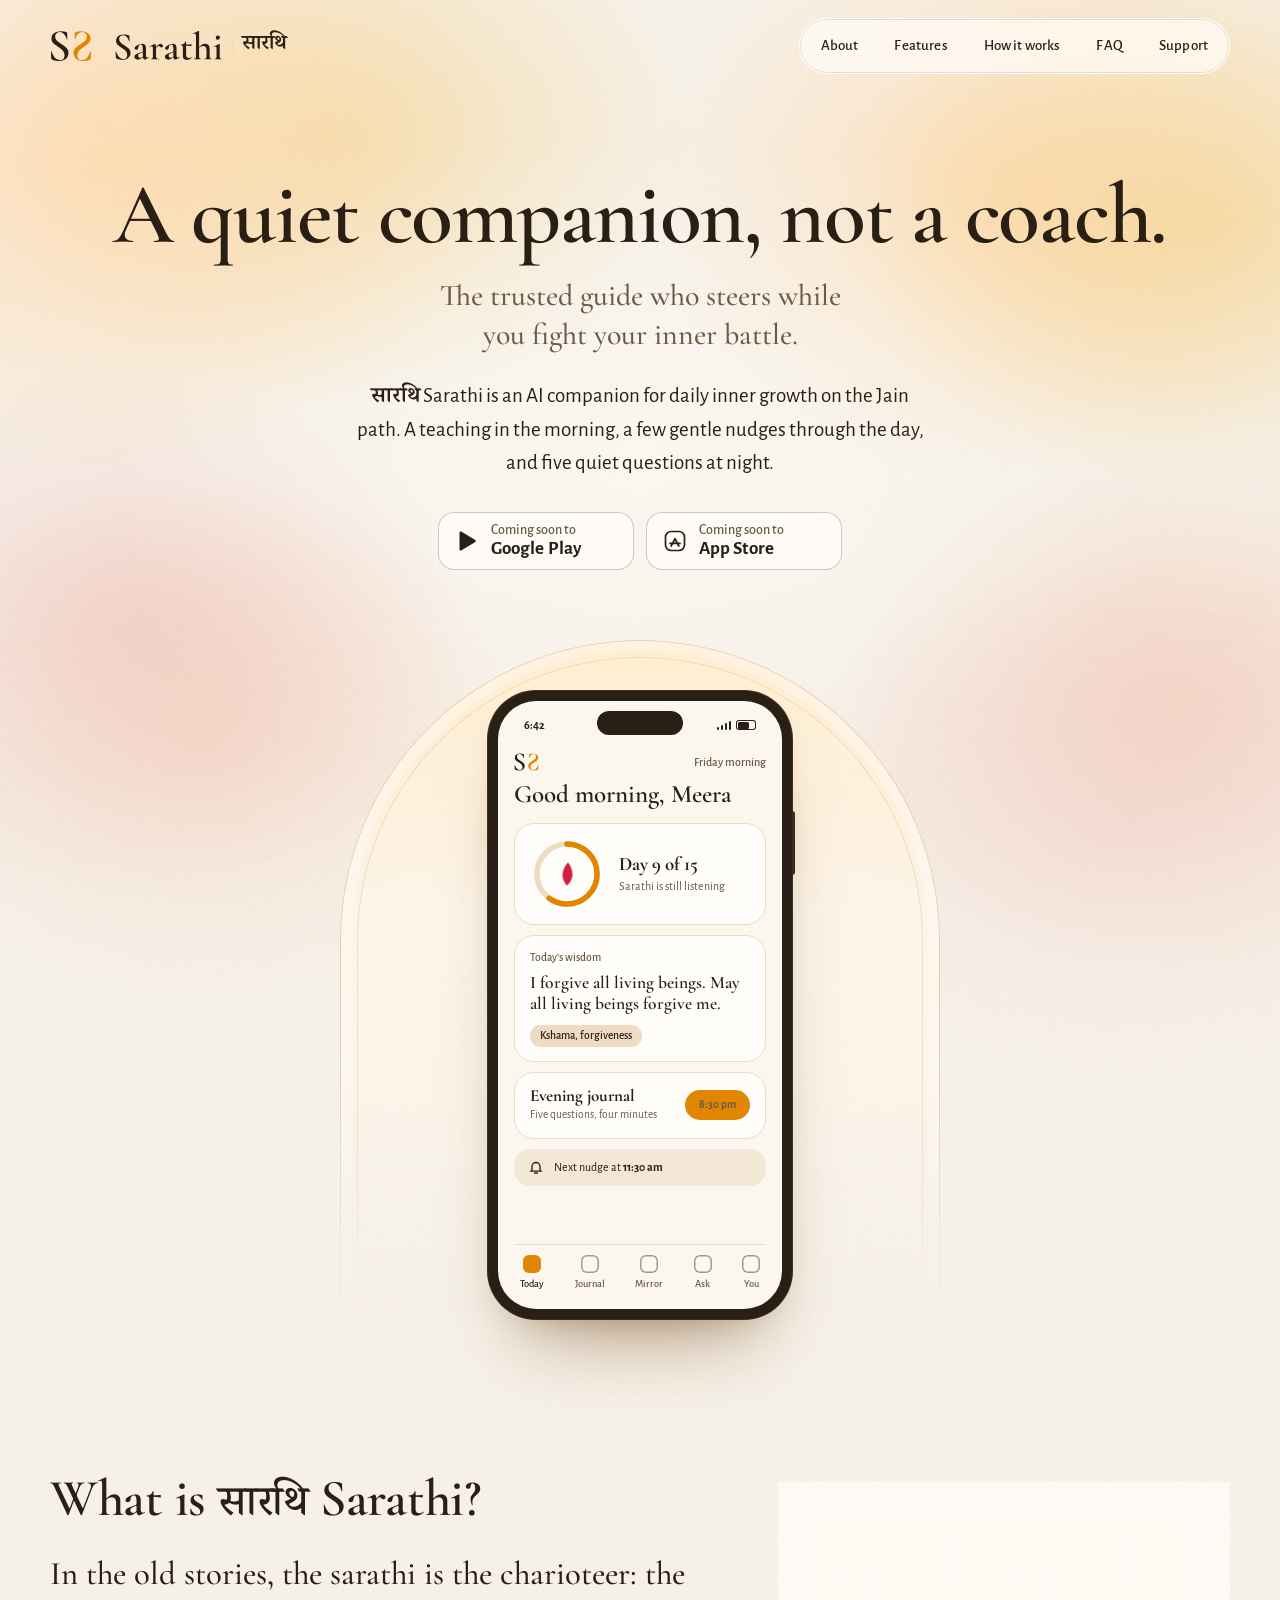
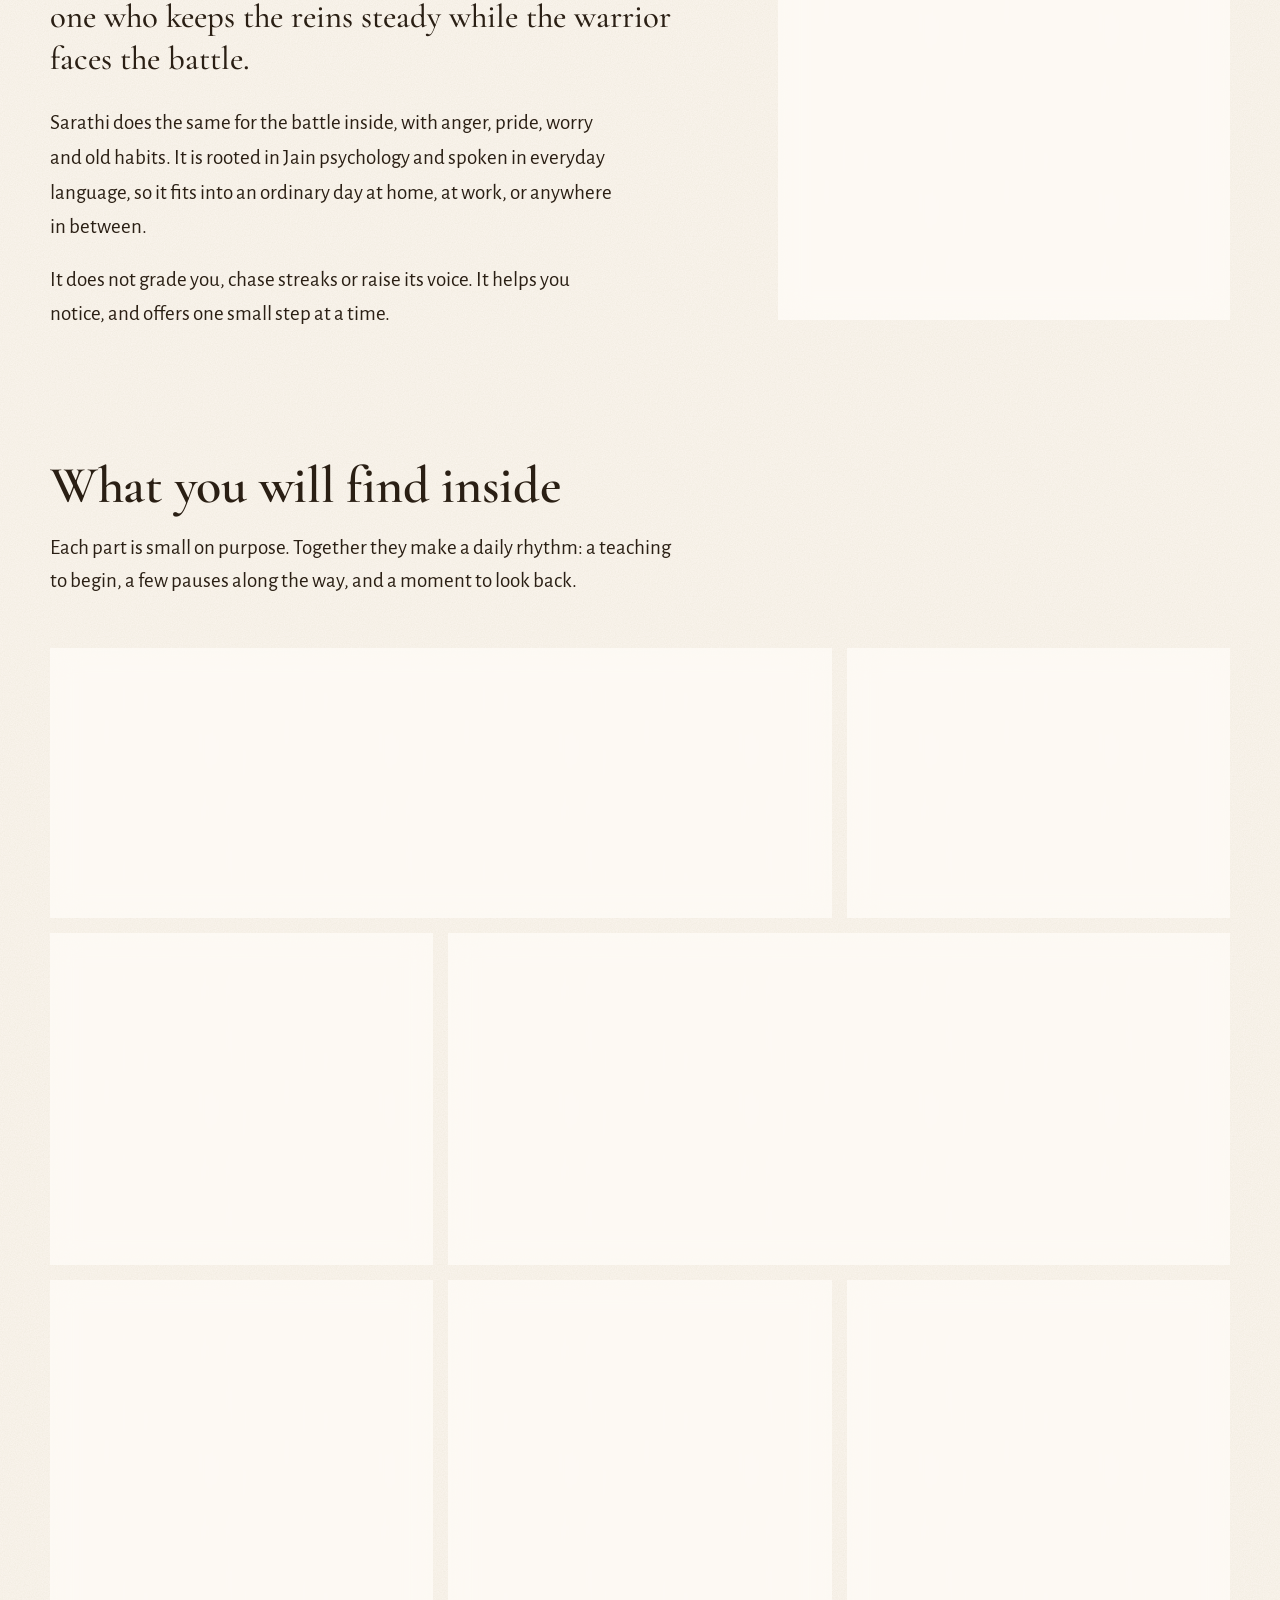
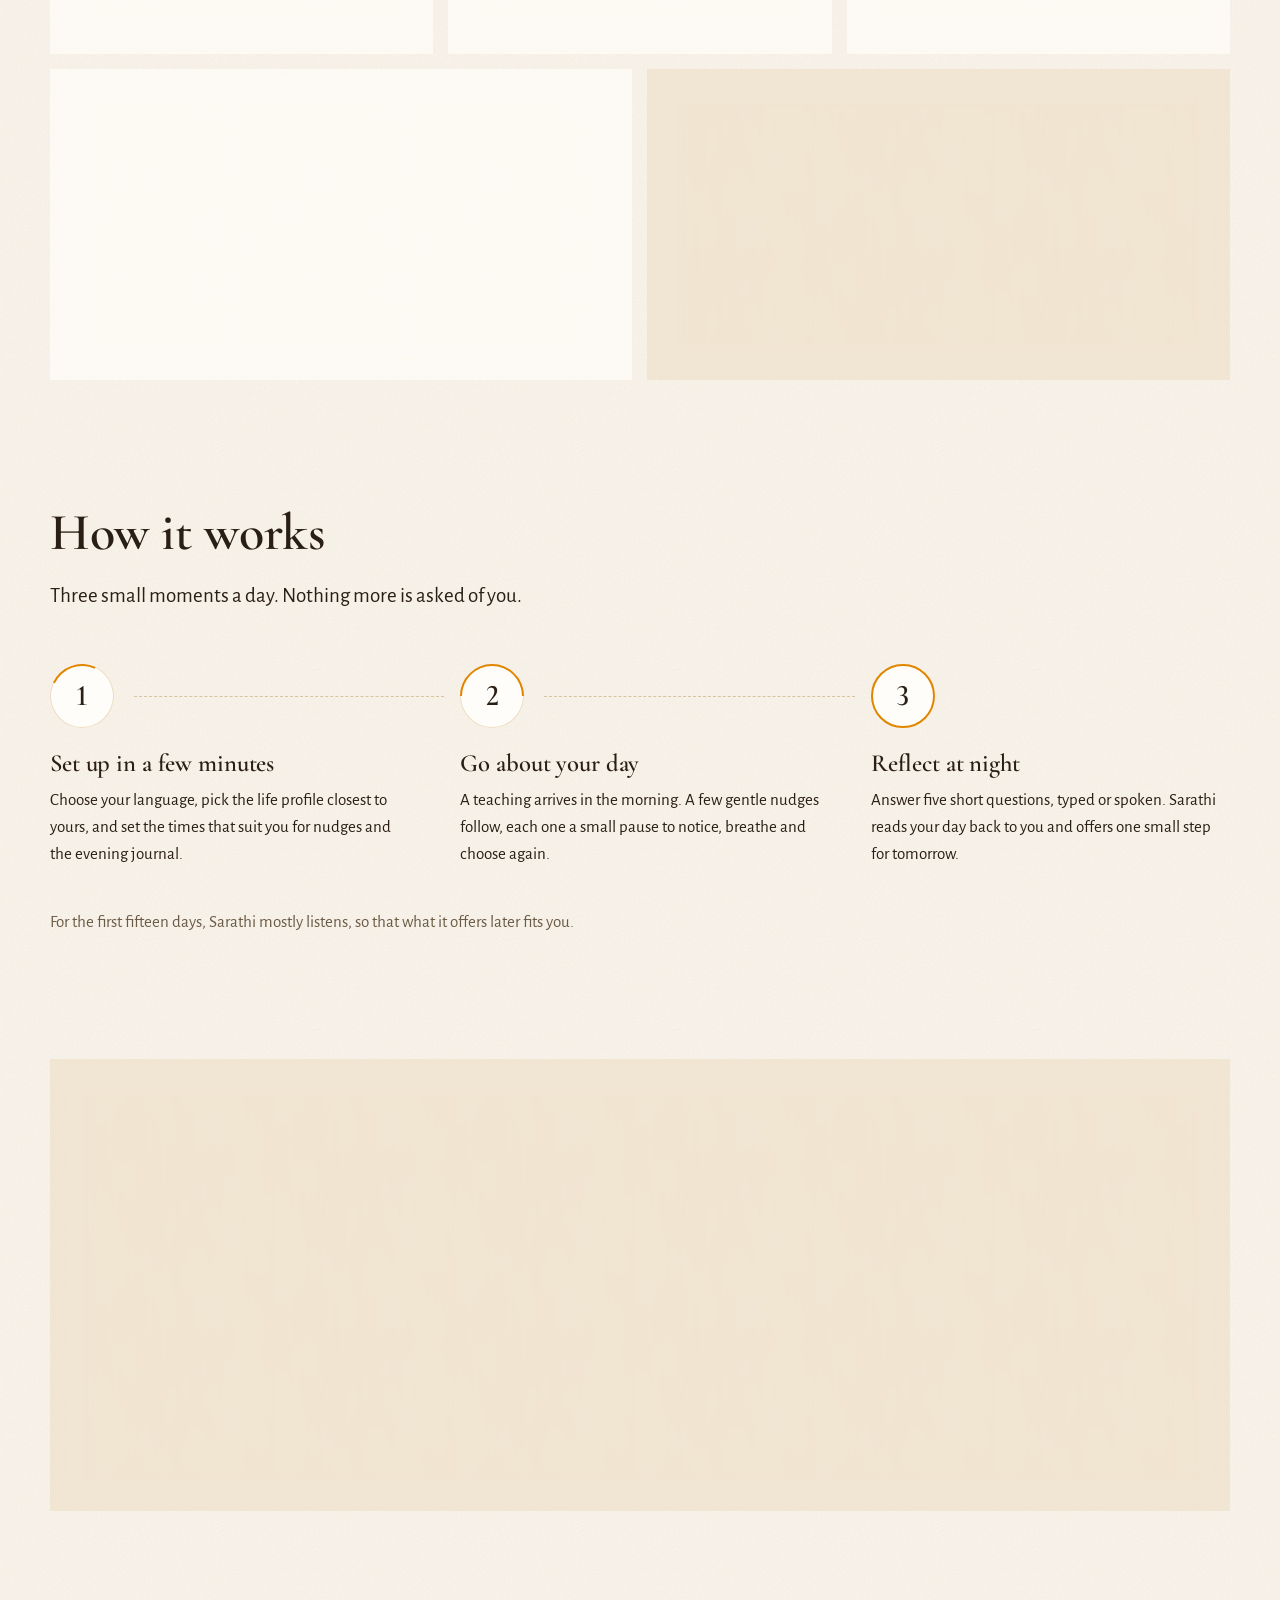
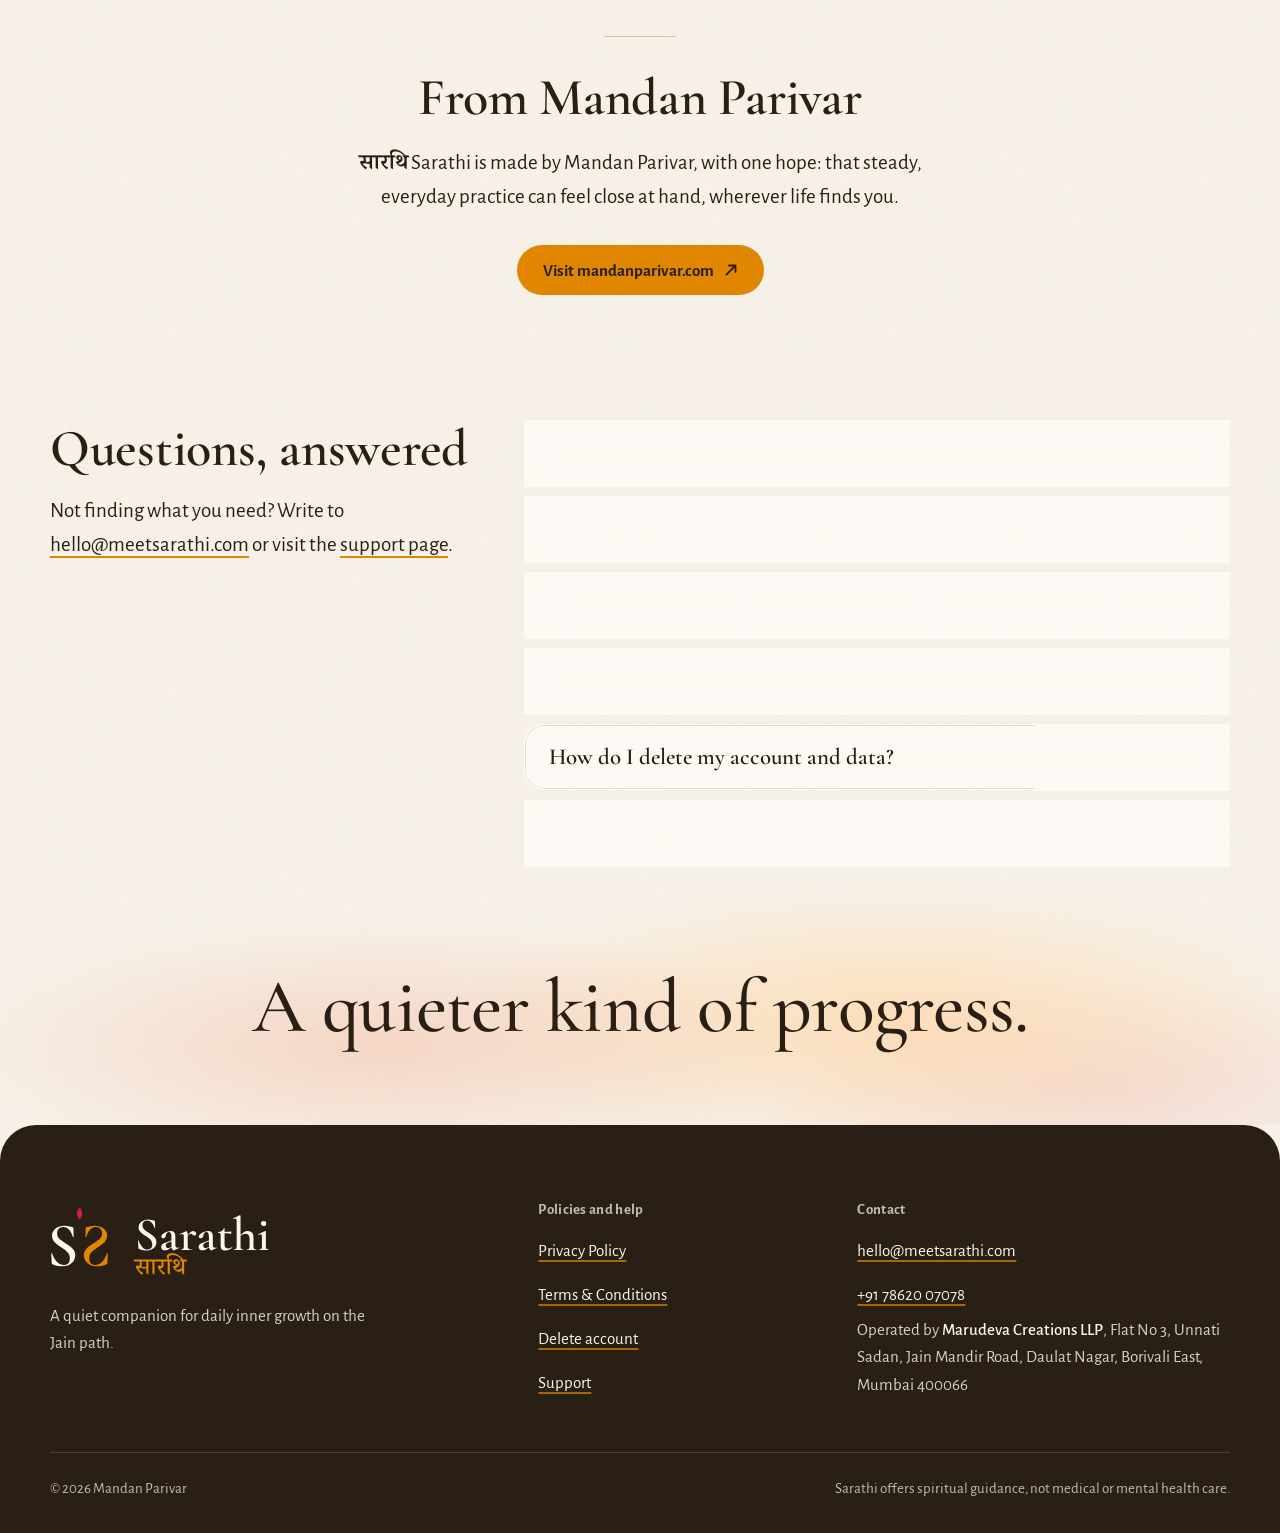
==== commit cab6120d: "Add Sarathi landing page, legal pages and support pages Landing page in the Sarathi brand with the m" ====
--- a/index.html
+++ b/index.html
@@ -38,7 +38,7 @@
 <a class="skip-link" href="#main">Skip to content</a>
 <header class="site-header">
   <div class="wrap header-inner">
-    <a class="brand" href="/"><img src="/assets/img/logo-header.svg" alt="Sarathi, home" width="174" height="32"></a>
+    <a class="brand" href="/"><img src="/assets/img/logo-header.svg" alt="" width="174" height="32"><span class="brand-hi" lang="hi">सारथि</span><span class="visually-hidden">Sarathi, home</span></a>
     <button class="menu-btn" type="button" aria-expanded="false" aria-controls="site-nav"><span class="bars" aria-hidden="true"></span>Menu</button>
     <nav id="site-nav" class="site-nav" aria-label="Main">
       <ul>
--- a/assets/css/site.css
+++ b/assets/css/site.css
@@ -66,7 +66,7 @@
   -webkit-text-size-adjust: 100%;
   text-size-adjust: 100%;
   scroll-behavior: smooth;
-  background: var(--cream);
+  background: var(--cream) url("data:image/svg+xml,%3Csvg xmlns='http://www.w3.org/2000/svg' width='180' height='180'%3E%3Cfilter id='n'%3E%3CfeTurbulence type='fractalNoise' baseFrequency='.85' numOctaves='3' stitchTiles='stitch'/%3E%3CfeColorMatrix values='0 0 0 0 .42 0 0 0 0 .32 0 0 0 0 .22 0 0 0 .12 0'/%3E%3C/filter%3E%3Crect width='100%25' height='100%25' filter='url(%23n)'/%3E%3C/svg%3E");
   overflow-x: clip;
 }
 
@@ -82,37 +82,48 @@
   text-rendering: optimizeLegibility;
   -webkit-font-smoothing: antialiased;
   overflow-x: clip;
-}
-
-/* Slow morning wash + film grain, behind everything */
+  position: relative;
+  display: flex;
+  flex-direction: column;
+}
+body > main { flex: 1 0 auto; }
+
+/* Morning light from above: two soft washes on the body that slowly
+   cross-fade (the drift) and fade toward cream down the page. The film grain
+   sits on the page canvas (html background). Nothing extends past the body,
+   so there is never extra scroll. */
 body::before,
 body::after {
   content: "";
-  position: fixed;
+  position: absolute;
+  top: 0;
+  left: 0;
+  right: 0;
+  height: min(clamp(1200px, 110vh + 30vmax, 1900px), 100%);
   pointer-events: none;
   z-index: -1;
+  -webkit-mask-image: linear-gradient(180deg, #000 42%, transparent 92%);
+  mask-image: linear-gradient(180deg, #000 42%, transparent 92%);
 }
 body::before {
-  inset: -12vmax;
   background:
-    radial-gradient(42vmax 34vmax at 16% 18%, var(--wash-peach), transparent 70%),
-    radial-gradient(38vmax 30vmax at 86% 24%, var(--wash-gold), transparent 70%),
-    radial-gradient(36vmax 30vmax at 22% 84%, var(--wash-coral), transparent 70%),
-    radial-gradient(40vmax 32vmax at 84% 80%, var(--wash-rose), transparent 70%),
-    radial-gradient(56vmax 40vmax at 50% 50%, rgba(255, 253, 249, 0.6), transparent 75%);
-  animation: wash-drift 70s var(--ease) infinite alternate;
-  will-change: transform;
+    radial-gradient(40vmax 30vmax at 26% 10%, var(--wash-gold), transparent 70%),
+    radial-gradient(42vmax 32vmax at 80% 14%, var(--wash-peach), transparent 70%),
+    radial-gradient(38vmax 30vmax at 10% 46%, var(--wash-rose), transparent 70%),
+    radial-gradient(38vmax 30vmax at 92% 52%, var(--wash-coral), transparent 70%);
 }
 body::after {
-  inset: 0;
-  opacity: 0.32;
-  mix-blend-mode: multiply;
-  background-image: url("data:image/svg+xml,%3Csvg xmlns='http://www.w3.org/2000/svg' width='180' height='180'%3E%3Cfilter id='n'%3E%3CfeTurbulence type='fractalNoise' baseFrequency='.85' numOctaves='3' stitchTiles='stitch'/%3E%3CfeColorMatrix values='0 0 0 0 .42 0 0 0 0 .32 0 0 0 0 .22 0 0 0 .5 0'/%3E%3C/filter%3E%3Crect width='100%25' height='100%25' filter='url(%23n)'/%3E%3C/svg%3E");
+  background:
+    radial-gradient(44vmax 34vmax at 8% 12%, var(--wash-peach), transparent 70%),
+    radial-gradient(40vmax 30vmax at 94% 16%, var(--wash-gold), transparent 70%),
+    radial-gradient(36vmax 30vmax at 16% 54%, var(--wash-coral), transparent 70%),
+    radial-gradient(40vmax 30vmax at 88% 60%, var(--wash-rose), transparent 70%),
+    radial-gradient(56vmax 36vmax at 50% 34%, rgba(255, 253, 249, 0.5), transparent 75%);
+  animation: wash-drift 36s var(--ease) infinite alternate;
 }
 @keyframes wash-drift {
-  0%   { transform: translate3d(0, 0, 0) scale(1); }
-  50%  { transform: translate3d(3vmax, -2vmax, 0) scale(1.04); }
-  100% { transform: translate3d(-2vmax, 2vmax, 0) scale(1.02); }
+  from { opacity: 1; }
+  to   { opacity: 0.25; }
 }
 
 img, svg { display: block; max-width: 100%; height: auto; }
@@ -281,7 +292,7 @@
     left: var(--gutter);
     right: var(--gutter);
     padding: 8px;
-    background: rgba(255, 253, 249, 0.96);
+    background: var(--card);
     border: 1px solid var(--line);
     border-radius: 22px;
     box-shadow: 0 24px 48px -28px rgba(80, 50, 20, 0.45);
@@ -989,8 +1000,12 @@
 /* ---------- Closing line --------------------------------------------------- */
 
 .closing {
-  padding-block: clamp(3rem, 6vw, 6rem) clamp(3rem, 5vw, 5rem);
+  padding-block: clamp(4rem, 8vw, 8rem) clamp(3.5rem, 6vw, 6rem);
   text-align: center;
+  background:
+    radial-gradient(48% 70% at 30% 70%, var(--wash-coral), transparent 70%),
+    radial-gradient(50% 75% at 70% 60%, var(--wash-peach), transparent 70%),
+    radial-gradient(40% 60% at 85% 85%, var(--wash-rose), transparent 70%);
 }
 .closing p {
   font-family: var(--serif);
@@ -1090,8 +1105,8 @@
 .legal h2 {
   font-size: clamp(1.625rem, 1.45rem + 0.7vw, 2rem);
   line-height: 1.15;
-  margin: 2.6em 0 0.7em;
-  padding-top: 1.1em;
+  margin: 1.7em 0 0.6em;
+  padding-top: 0.95em;
   border-top: 1px solid var(--line);
   scroll-margin-top: 24px;
   font-variant-numeric: lining-nums tabular-nums;
@@ -1102,7 +1117,7 @@
 .legal h3 {
   font-size: clamp(1.25rem, 1.18rem + 0.3vw, 1.4375rem);
   line-height: 1.2;
-  margin: 1.9em 0 0.5em;
+  margin: 1.5em 0 0.45em;
   scroll-margin-top: 24px;
   font-variant-numeric: lining-nums tabular-nums;
 }
@@ -1262,7 +1277,7 @@
 
 @media (prefers-reduced-motion: reduce) {
   html { scroll-behavior: auto; }
-  body::before { animation: none; }
+  body::before, body::after { animation: none; }
   .flame { animation: none; }
   .flame-kindle { animation: kindle 600ms var(--ease) both; }
   *, *::before, *::after { transition-duration: 1ms !important; }
@@ -1277,3 +1292,15 @@
   .legal { width: auto; padding: 0; }
   .legal a { text-decoration: underline; }
 }
+
+/* Hindi name beside the header wordmark: the site shows सारथि and Sarathi together */
+.brand { display: inline-flex; align-items: center; gap: 0.55rem; }
+.brand-hi {
+  font-family: "Noto Serif Devanagari", serif;
+  font-weight: 600;
+  font-size: 1.3rem;
+  line-height: 1;
+  color: var(--cocoa, #2A1F14);
+  padding-left: 0.55rem;
+  border-left: 1px solid var(--sand, #EDDCC2);
+}
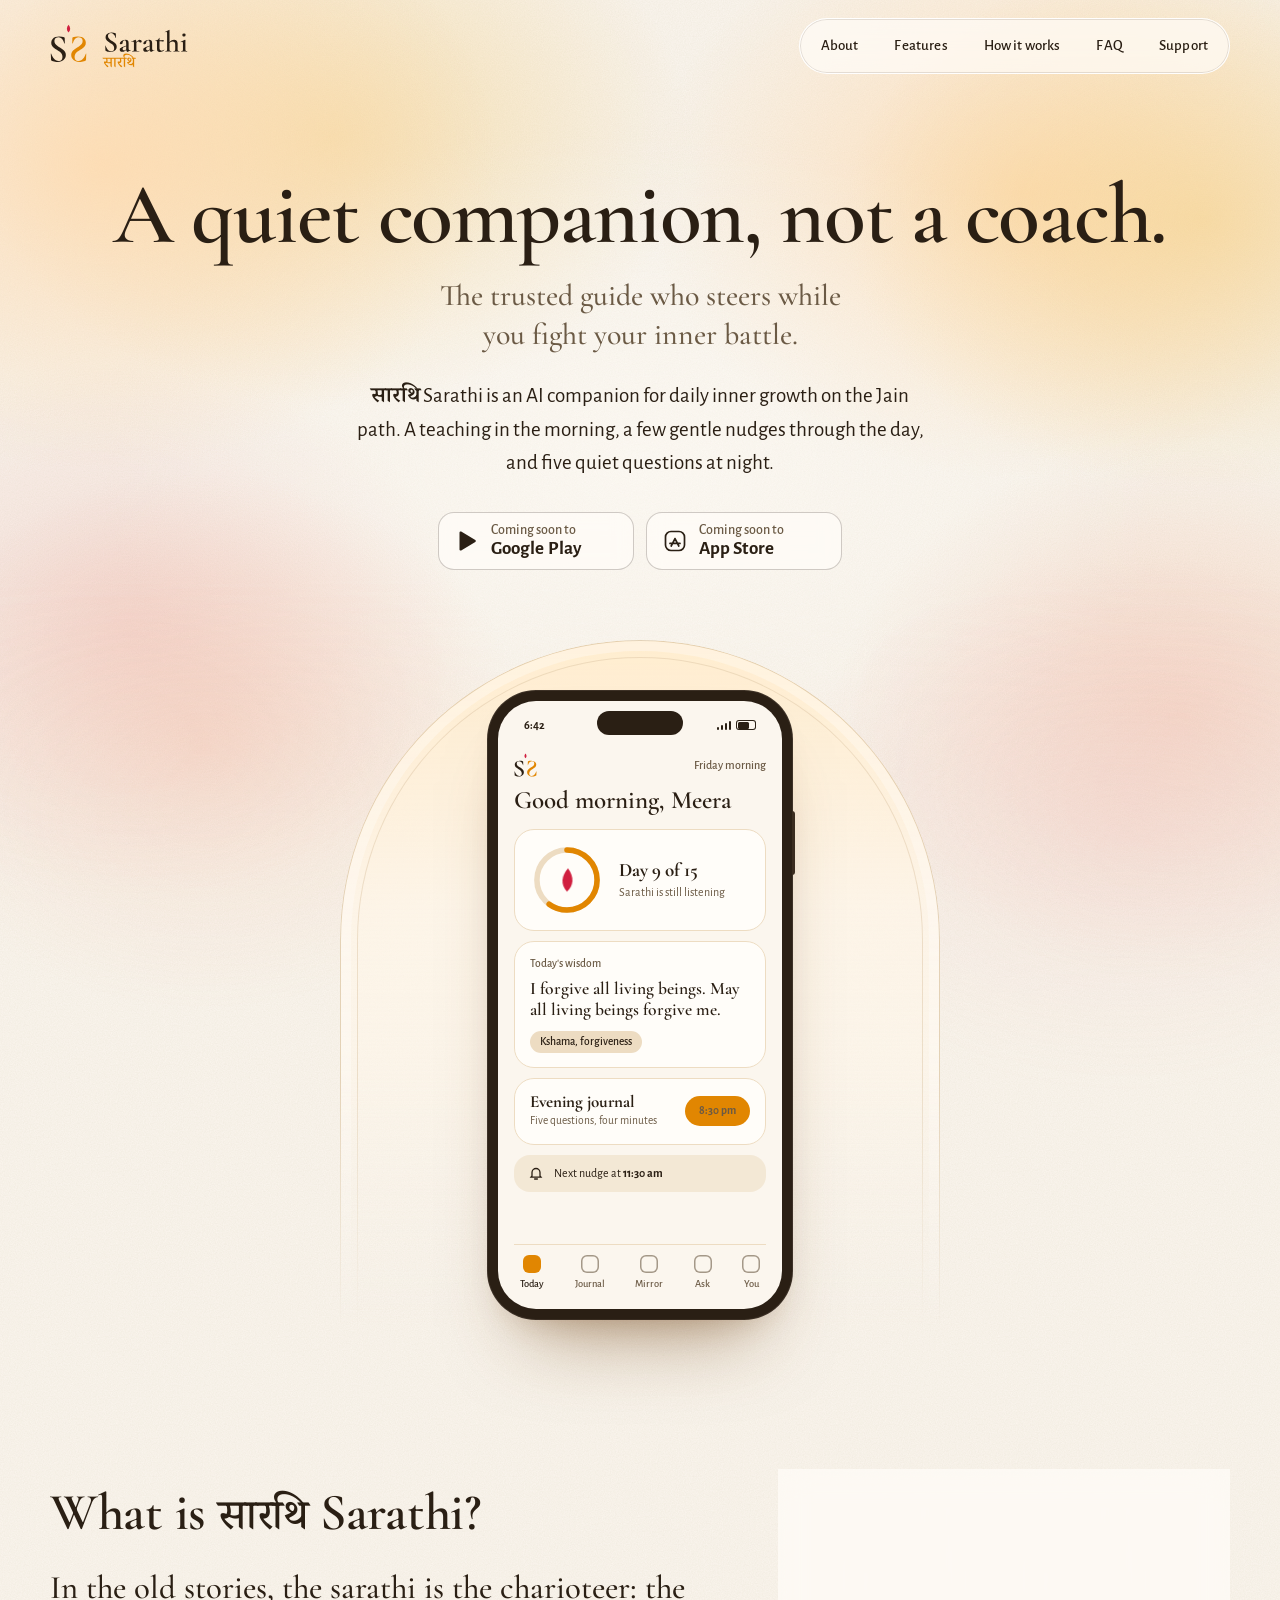
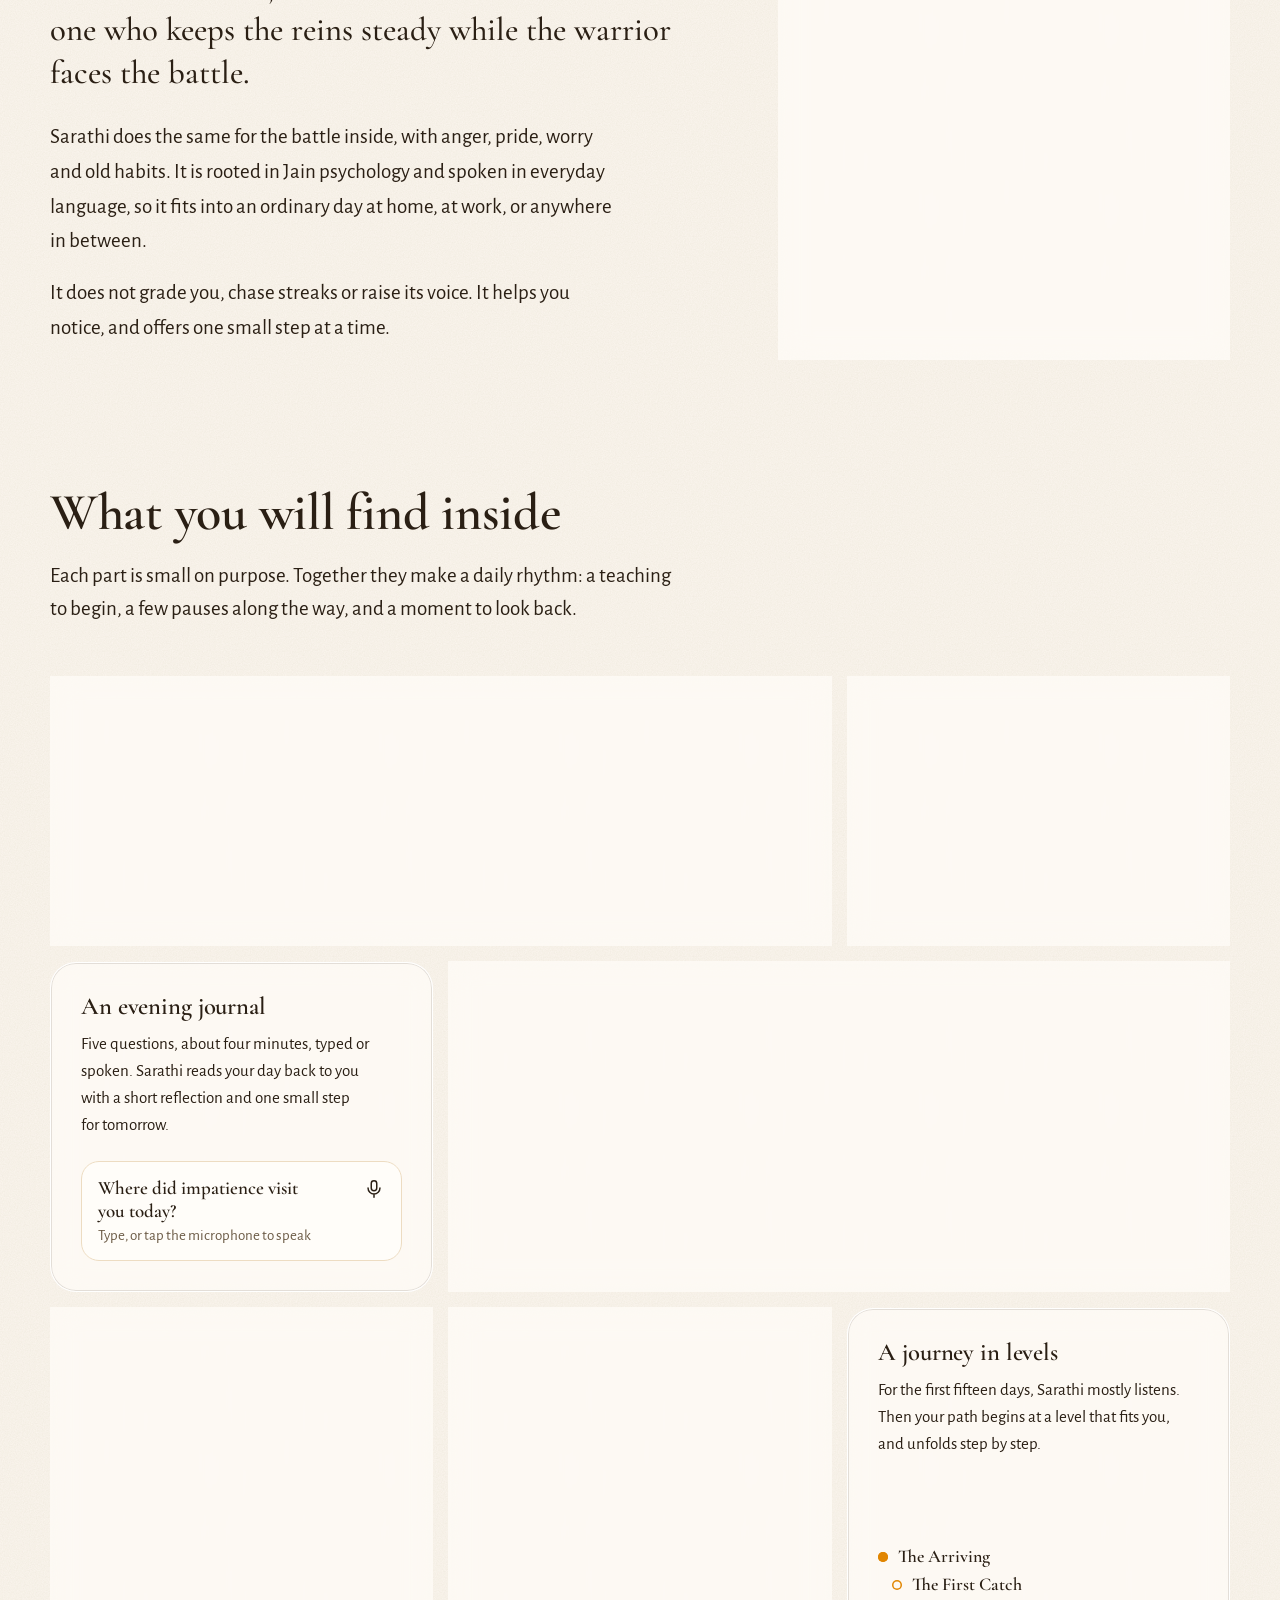
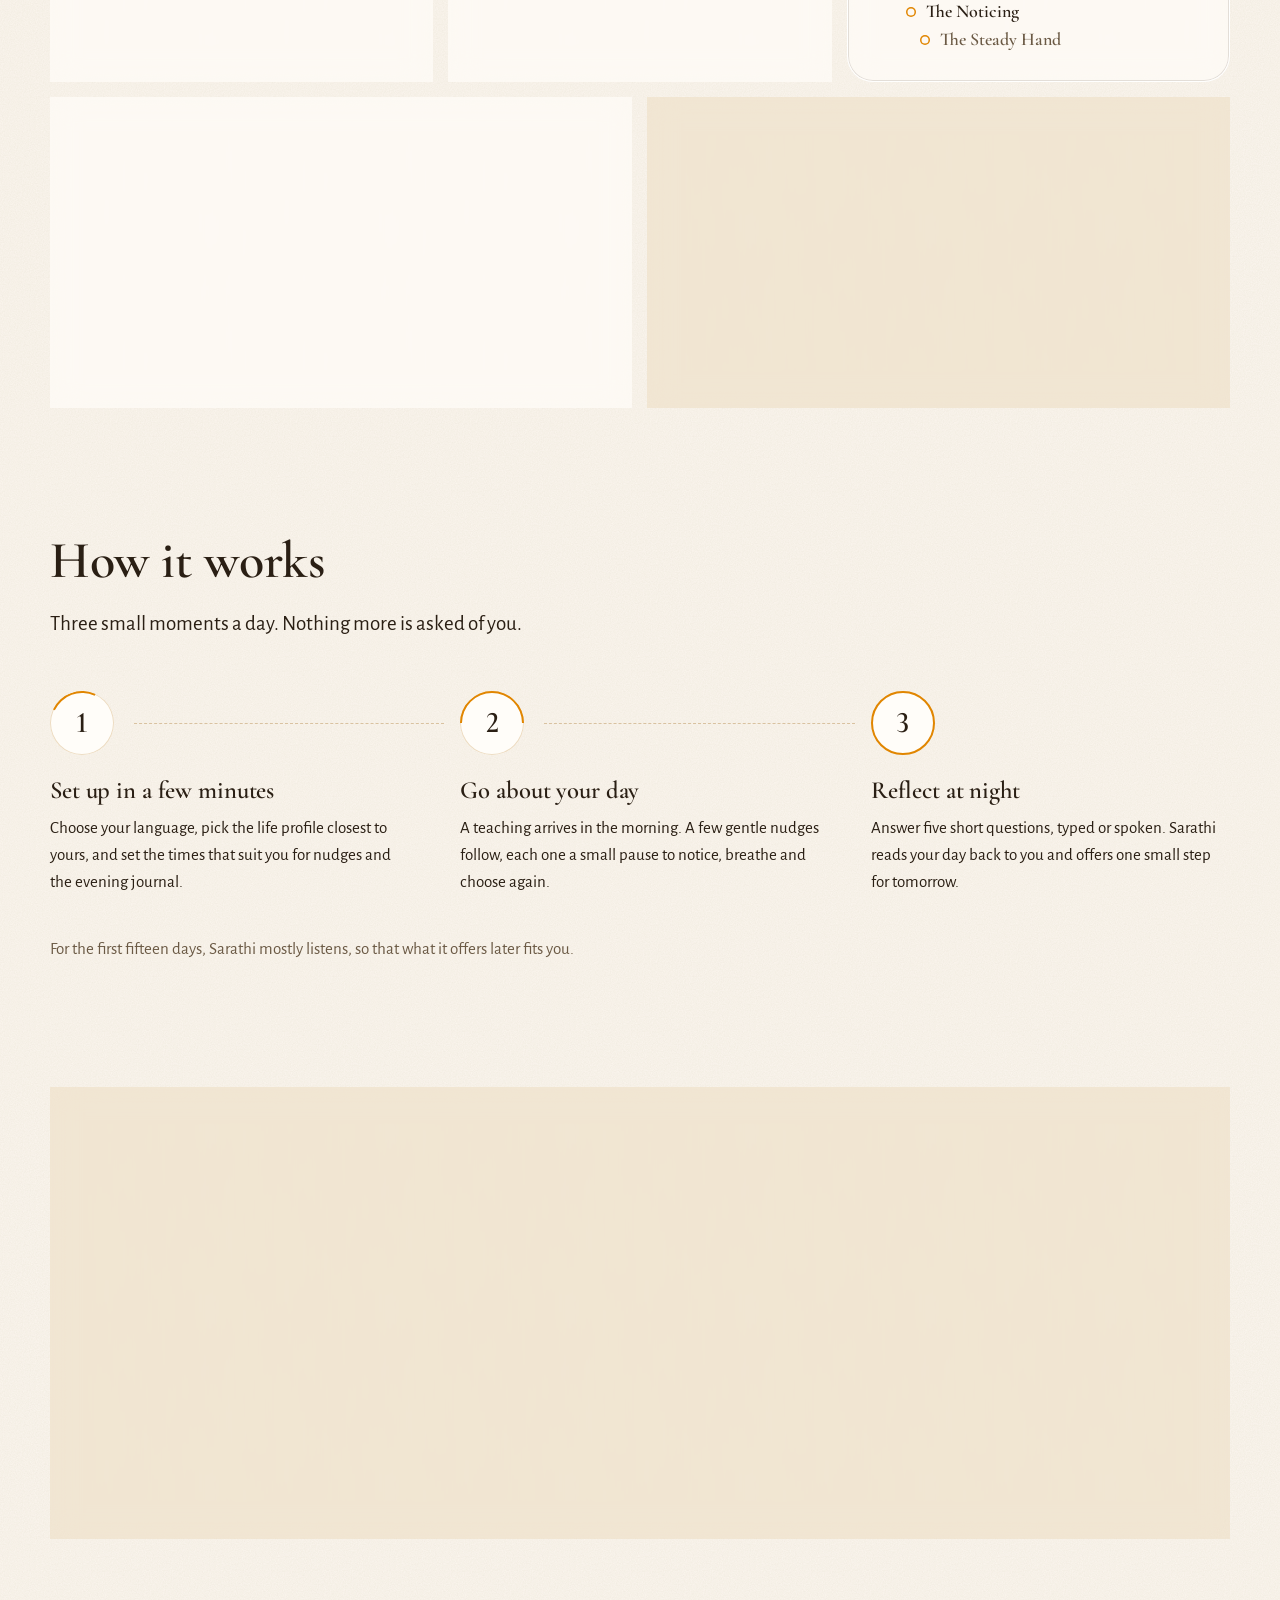
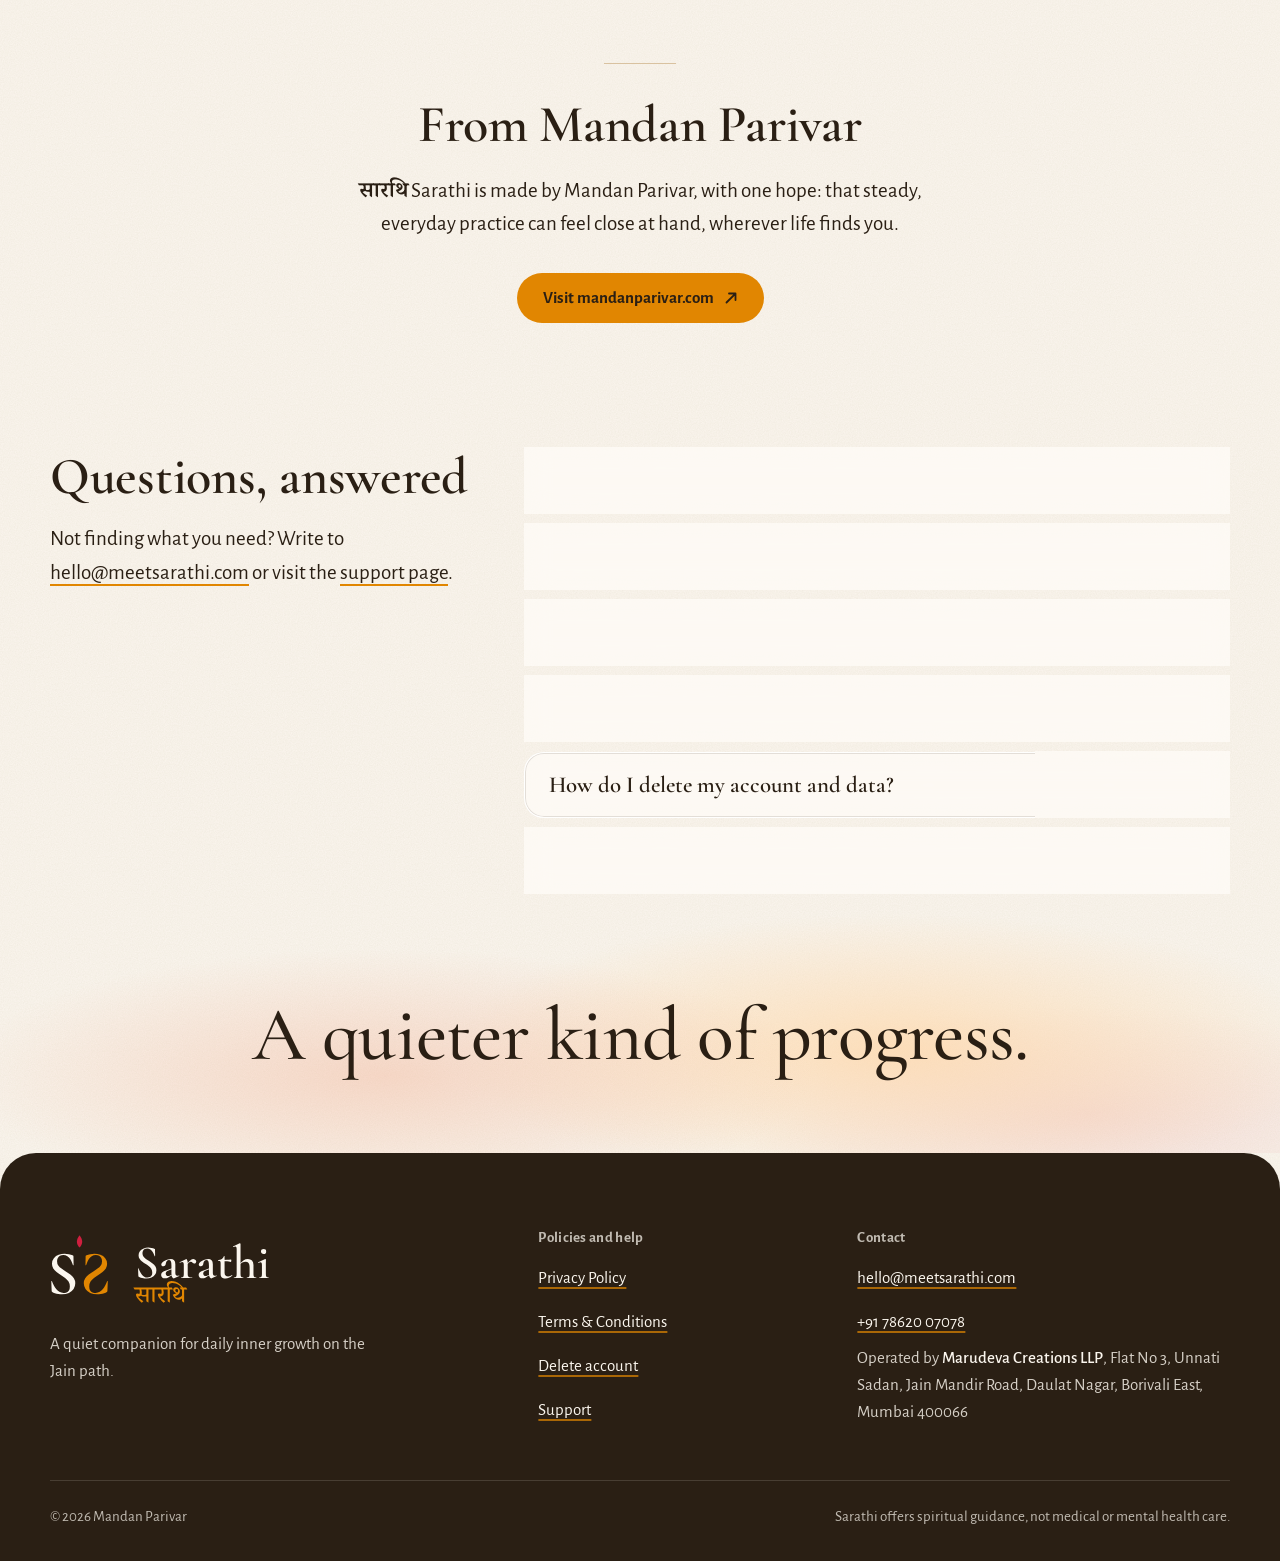
==== commit 441c16aa: "Show the red bindi on every Sarathi logo Header uses the horizontal lockup with the flame; phone moc" ====
--- a/index.html
+++ b/index.html
@@ -38,7 +38,7 @@
 <a class="skip-link" href="#main">Skip to content</a>
 <header class="site-header">
   <div class="wrap header-inner">
-    <a class="brand" href="/"><img src="/assets/img/logo-header.svg" alt="" width="174" height="32"><span class="brand-hi" lang="hi">सारथि</span><span class="visually-hidden">Sarathi, home</span></a>
+    <a class="brand" href="/"><img src="/assets/img/logo-horizontal.svg" alt="" width="138" height="44"><span class="visually-hidden">Sarathi, home</span></a>
     <button class="menu-btn" type="button" aria-expanded="false" aria-controls="site-nav"><span class="bars" aria-hidden="true"></span>Menu</button>
     <nav id="site-nav" class="site-nav" aria-label="Main">
       <ul>
@@ -80,7 +80,7 @@
               <span class="ps-icons"><i class="sig"><b style="height:3px"></b><b style="height:5px"></b><b style="height:7px"></b><b style="height:9px"></b></i><i class="bat"></i></span>
             </div>
             <div class="ps-head">
-              <img src="/assets/img/logo-mark-flameless.svg" alt="" width="25" height="18">
+              <img src="/assets/img/logo-mark.svg" alt="" width="23" height="24">
               <span class="ps-date">Friday morning</span>
             </div>
             <p class="ps-greet">Good morning, Meera</p>
@@ -129,7 +129,7 @@
         <p>It does not grade you, chase streaks or raise its voice. It helps you notice, and offers one small step at a time.</p>
       </div>
       <figure class="mark-card">
-        <img src="/assets/img/logo-mark-flameless.svg" alt="The Sarathi mark: two letters S facing each other, one cocoa and one saffron." width="168" height="123">
+        <img src="/assets/img/logo-mark.svg" alt="The Sarathi mark: two letters S facing each other, one cocoa and one saffron, with a red bindi where they meet." width="160" height="168">
         <figcaption>
           <ul>
             <li><span><strong>The self.</strong> The cocoa S is you as you are today: present, and unjudged.</span></li>
--- a/assets/css/site.css
+++ b/assets/css/site.css
@@ -1,7 +1,8 @@
 /* =========================================================================
    सारथि Sarathi · meetsarathi.com
    One stylesheet. No build step.
-   Brand rules: Kanku only once per view (the flame). Cocoa is the text colour
+   Owner rule (17 Oct 2026): the red bindi (kanku flame) stays on every logo, at every size.
+   Brand rules: Kanku is kept for the bindi. Cocoa is the text colour
    on cream. Kesar is a fill and stroke colour here (it is below AA as text on
    cream). No shadows or gradients on the mark. Motion is gentle (>= 400ms,
    ease-in-out); only the flame moves continuously; reduced motion is honoured.
@@ -217,7 +218,7 @@
   text-decoration: none;
   border-radius: 8px;
 }
-.brand img { height: 32px; width: auto; }
+.brand img { height: 44px; width: auto; }
 
 .site-nav ul {
   list-style: none;
@@ -508,7 +509,7 @@
   justify-content: space-between;
   margin-top: 18px;
 }
-.ps-head img { height: 18px; width: auto; }
+.ps-head img { height: 24px; width: auto; }
 .ps-date { font-size: 12px; color: var(--muted); font-weight: 500; }
 .ps-greet {
   margin-top: 10px;
@@ -1293,14 +1294,3 @@
   .legal a { text-decoration: underline; }
 }
 
-/* Hindi name beside the header wordmark: the site shows सारथि and Sarathi together */
-.brand { display: inline-flex; align-items: center; gap: 0.55rem; }
-.brand-hi {
-  font-family: "Noto Serif Devanagari", serif;
-  font-weight: 600;
-  font-size: 1.3rem;
-  line-height: 1;
-  color: var(--cocoa, #2A1F14);
-  padding-left: 0.55rem;
-  border-left: 1px solid var(--sand, #EDDCC2);
-}
